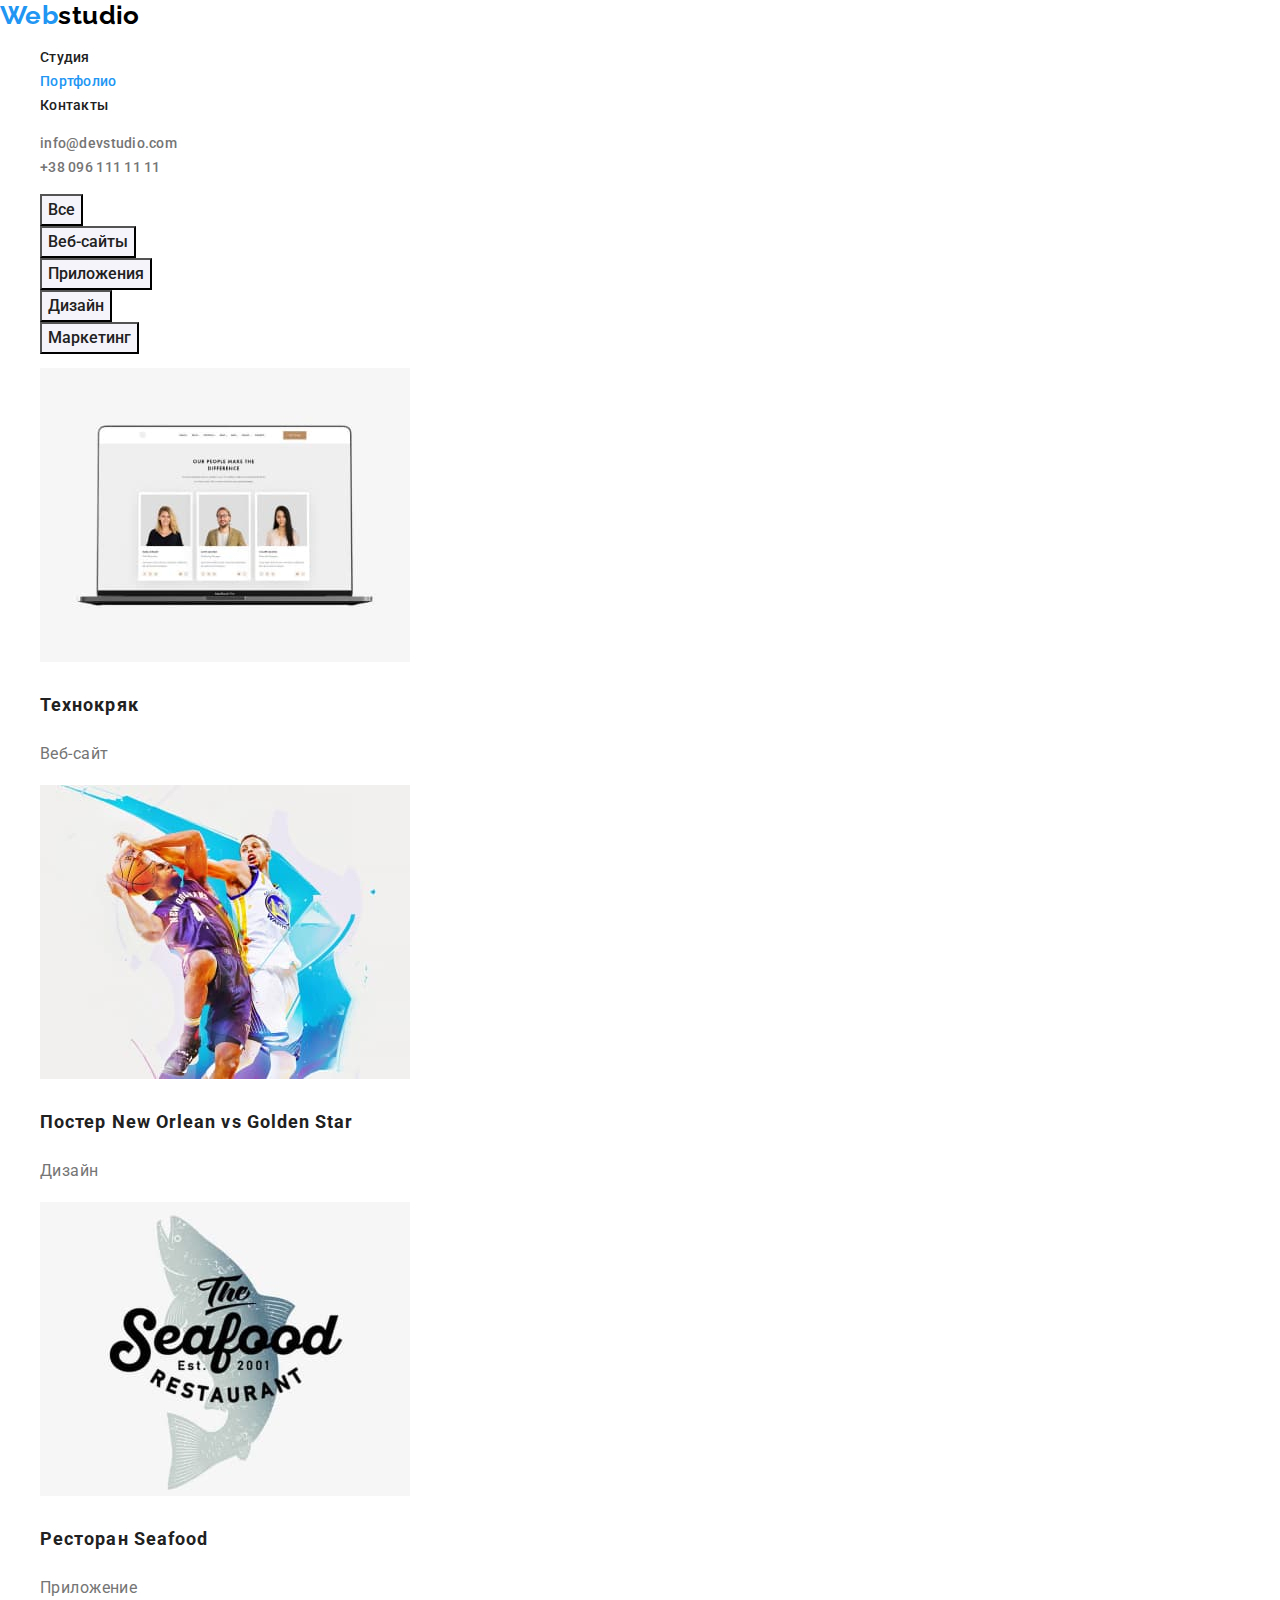
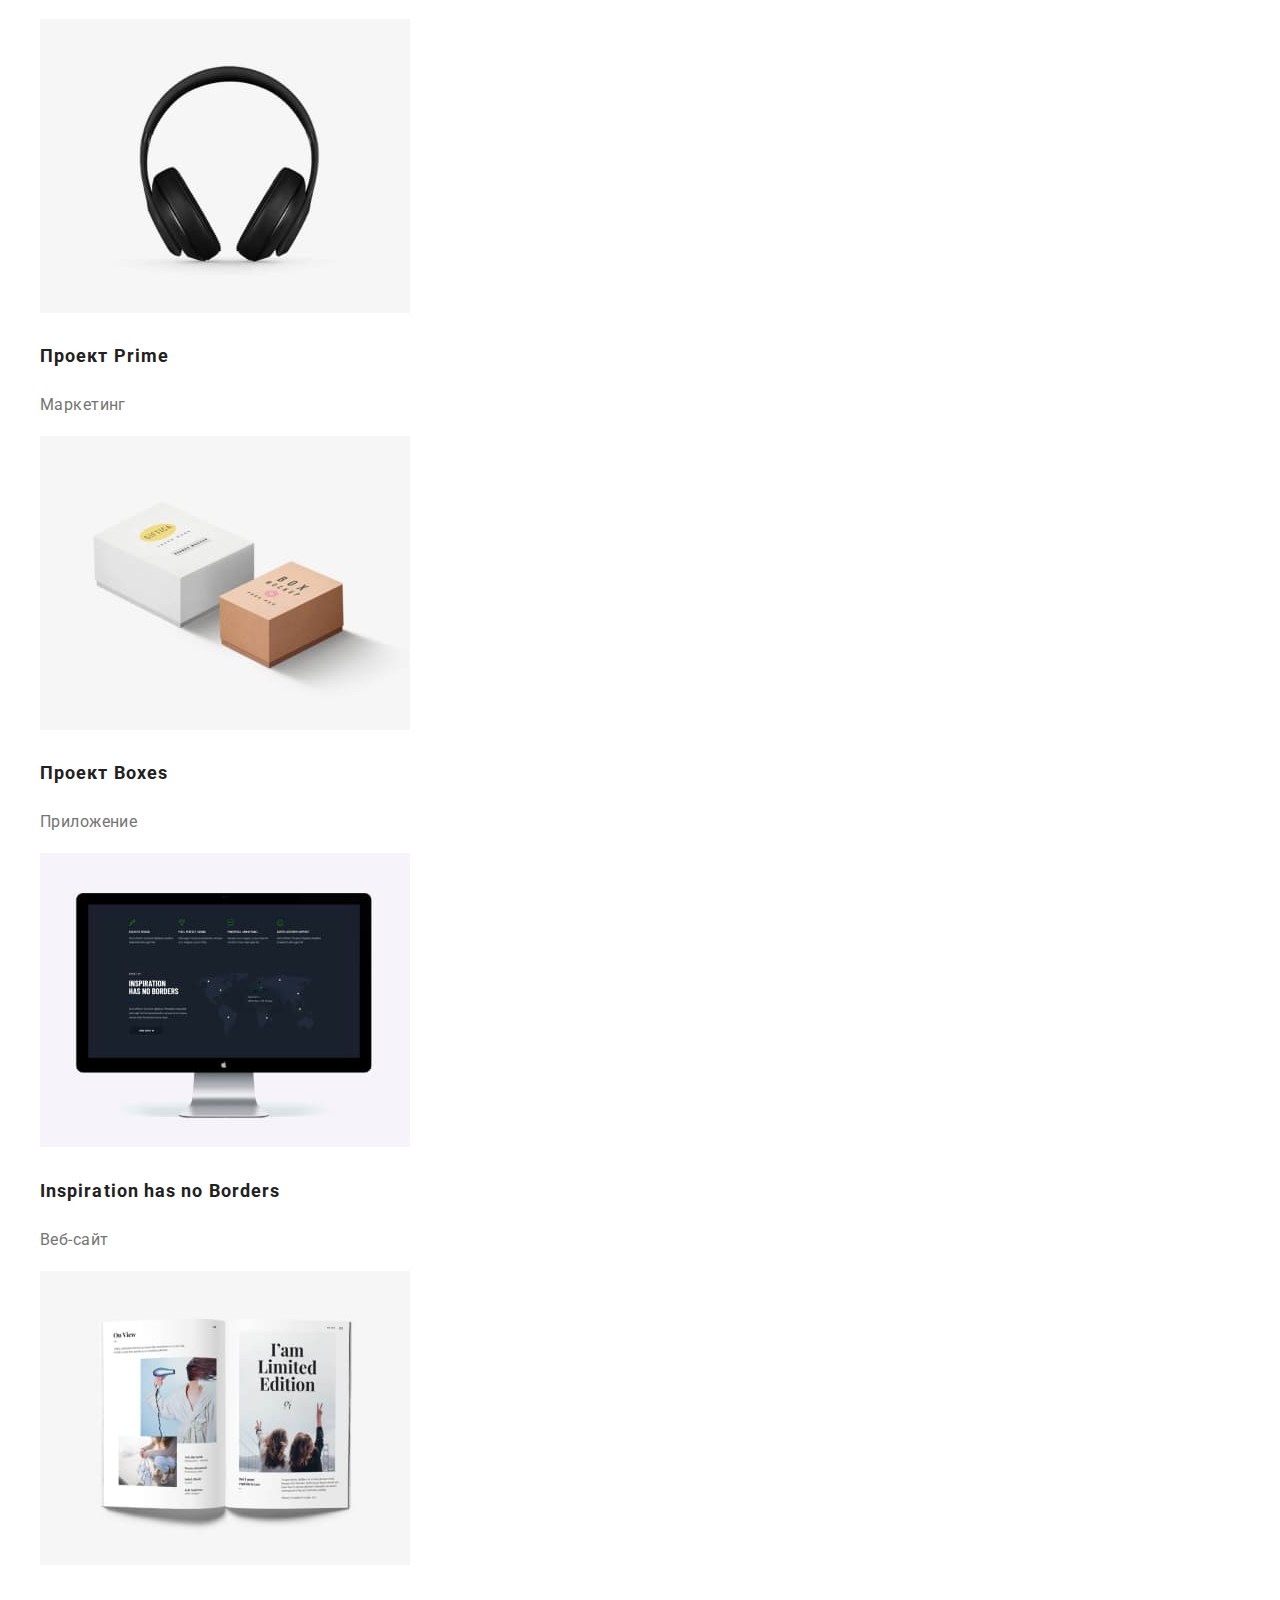
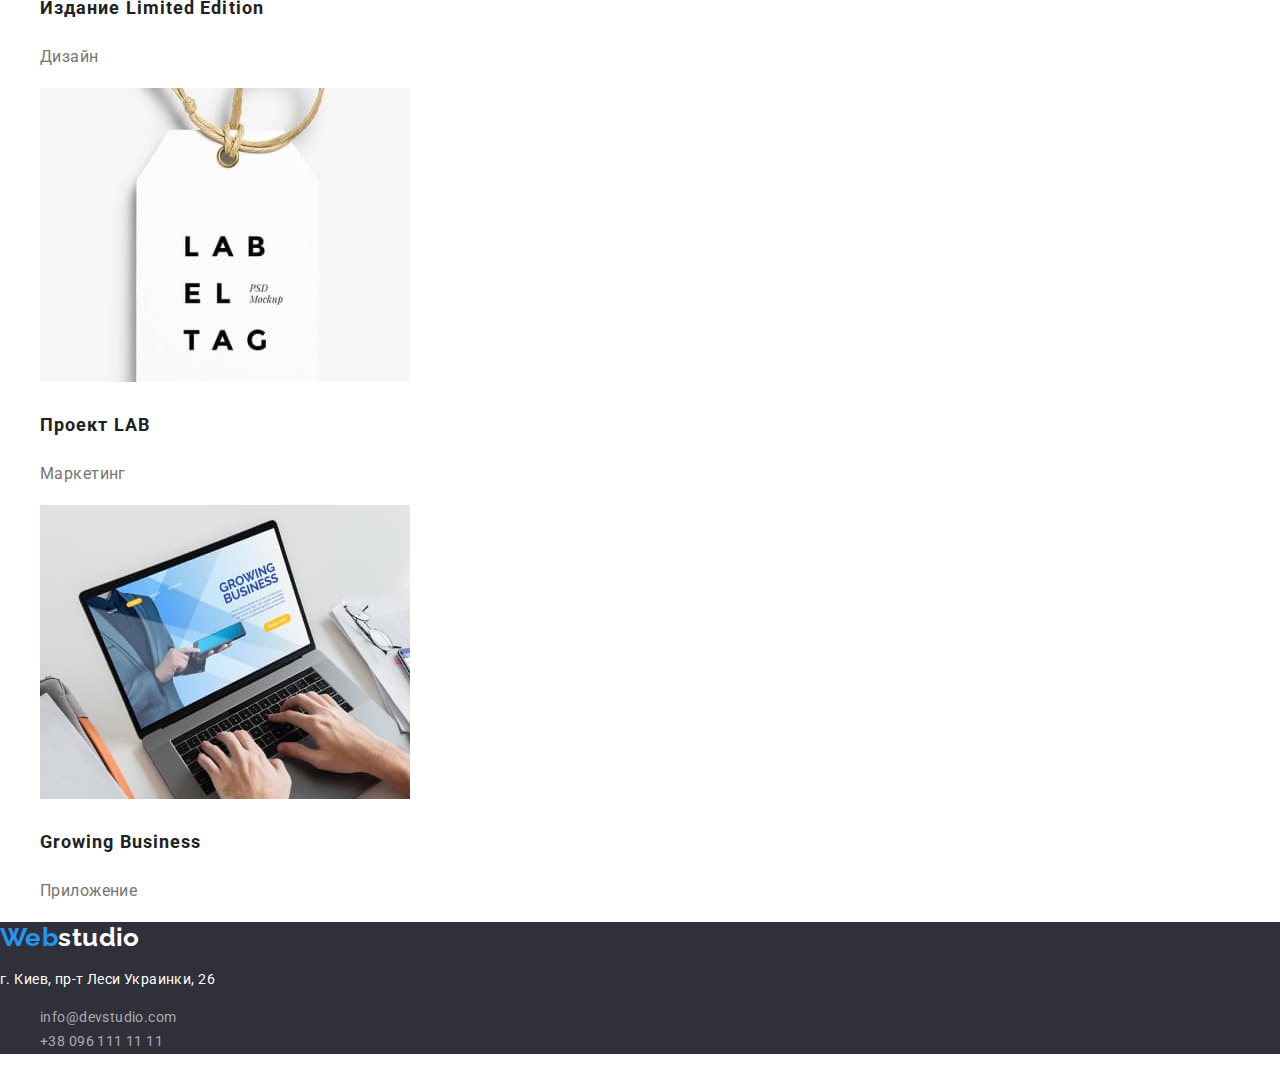
==== portfolio.html @ 1549a87b "Скопировал дз2" ====
<!DOCTYPE html>
<html lang="ru">
  <head>
    <meta charset="UTF-8" />
    <meta name="viewport" content="width=device-width, initial-scale=1.0" />
    <title>Портфолио</title>
    <link
      href="https://fonts.googleapis.com/css2?family=Raleway:wght@700&family=Roboto:wght@400;500;700;900&display=swap"
      rel="stylesheet"
    />
    <link rel="stylesheet" href="./css/normalize.css" />
    <link rel="stylesheet" href="./css/style.css" />
  </head>
  <body>
    <header class="header">
      <!-- Основная навигация -->
      <nav class="nav">
        <a class="logo link" href="./index.html"
          ><span class="logo-text">Web</span>studio</a
        >
        <ul class="list">
          <li>
            <a class="link" href="./index.html">Студия</a>
          </li>
          <li>
            <a class="link current" href="./portfolio.html">Портфолио</a>
          </li>
          <li>
            <a class="link" href="">Контакты</a>
          </li>
        </ul>
      </nav>
      <ul class="contacts list">
        <li>
          <a class="link" href="mailto:info@devstudio.com"
            >info@devstudio.com</a
          >
        </li>
        <li>
          <a class="link" href="tel:+380961111111">+38 096 111 11 11</a>
        </li>
      </ul>
    </header>
    <!-- Основной контент -->
    <main>
      <section>
        <h1 class="hidden">Примеры работ</h1>
        <ul class="list">
          <li><button class="galerry-button" type="button">Все</button></li>
          <li>
            <button class="galerry-button" type="button">Веб-сайты</button>
          </li>
          <li>
            <button class="galerry-button" type="button">Приложения</button>
          </li>
          <li><button class="galerry-button" type="button">Дизайн</button></li>
          <li>
            <button class="galerry-button" type="button">Маркетинг</button>
          </li>
        </ul>
        <ul class="list">
          <li>
            <a class="link galerry-card" href=""
              ><img
                src="./img/site.jpg"
                alt="Страничка веб-сайта"
                width="370"
                height="294"
              />
              <h2 class="titel">Технокряк</h2>
              <p>Веб-сайт</p></a
            >
          </li>
          <li>
            <a class="link galerry-card" href=""
              ><img
                src="./img/design.jpg"
                alt="Два баскетболиста"
                width="370"
                height="294"
              />
              <h2 class="titel">Постер New Orlean vs Golden Star</h2>
              <p>Дизайн</p></a
            >
          </li>
          <li>
            <a class="link galerry-card" href=""
              ><img
                src="./img/app.jpg"
                alt="Логотип ресторана"
                width="370"
                height="294"
              />
              <h2 class="titel">Ресторан Seafood</h2>
              <p>Приложение</p></a
            >
          </li>
          <li>
            <a class="link galerry-card" href="">
              <img
                src="./img/marketing.jpg"
                alt="Черные наушники"
                width="370"
                height="294"
              />
              <h2 class="titel">Проект Prime</h2>
              <p>Маркетинг</p></a
            >
          </li>

          <li>
            <a class="link galerry-card" href="">
              <img
                src="./img/app2.jpg"
                alt="Две коробки"
                width="370"
                height="294"
              />
              <h2 class="titel">Проект Boxes</h2>
              <p>Приложение</p></a
            >
          </li>
          <li>
            <a class="link galerry-card" href=""
              ><img
                src="./img/site2.jpg"
                alt="Страница Веб-сайта"
                width="370"
                height="294"
              />
              <h2 class="titel">Inspiration has no Borders</h2>
              <p>Веб-сайт</p></a
            >
          </li>
          <li>
            <a class="link galerry-card" href="">
              <img
                src="./img/design2.jpg"
                alt="Раскрытая книга"
                width="370"
                height="294"
              />
              <h2 class="titel">Издание Limited Edition</h2>
              <p>Дизайн</p></a
            >
          </li>
          <li>
            <a class="link galerry-card" href=""
              ><img
                src="./img/marketing2.jpg"
                alt=" Надпись Lab el tag на ярлыке"
                width="370"
                height="294"
              />
              <h2 class="titel">Проект LAB</h2>
              <p>Маркетинг</p></a
            >
          </li>
          <li>
            <a class="link galerry-card" href=""
              ><img
                src="./img/app3.jpg"
                alt="Человек работает за ноутбуком"
                width="370"
                height="294"
              />
              <h2 class="titel">Growing Business</h2>
              <p>Приложение</p></a
            >
          </li>
        </ul>
      </section>
    </main>
    <!-- Футер сайта -->
    <footer class="footer">
      <a class="logo link" href="./index.html"
        ><span class="logo-text">Web</span>studio</a
      >
      <address class="address">
        <p>г. Киев, пр-т Леси Украинки, 26</p>
        <ul class="list">
          <li>
            <a class="link" href="mailto:info@devstudio.com"
              >info@devstudio.com</a
            >
          </li>
          <li>
            <a class="link" href="tel:+380961111111">+38 096 111 11 11</a>
          </li>
        </ul>
      </address>
    </footer>
  </body>
</html>
---- css/style.css ----
/* Палитра макета */
/* основно фон #FFFFFF */
/* дополнительный фон #F5F4FA */
/* цвет героя и футера #2F303A */
/* основнй текст #757575 */
/* Заголовки #212121 */
/* цвет лого, кнопок, активных ссылок #2196F3 */
/* лого1 вторая часть #000000 */
/* лого2 вторая часть #ffffff */
:root {
  --primary-text-color: #757575;
  --primary-bg-color: #ffffff;
  --secondary-bg-color: #f5f4fa;
  --footer-hero-bg-color: #2f303a;
  --titel-link-color: #212121;
  --secondary-link-color: #757575;
  --accent-color: #2196f3;
  --logo-up-color: #000000;
  --logo-down-color: #ffffff;
  --address-color: #ffffff;
  --address-secondary-color: rgba(255, 255, 255, 0.6);
}
body {
  color: var(--primary-text-color);
  background-color: var(--primery-bg-color);
  font-family: Roboto, sans-serif;
  font-size: 14px;
  line-height: 1.71;
  letter-spacing: 0.03em;
}
.list {
  list-style: none;
}
.link {
  text-decoration: none;
}
.titel {
  color: var(--titel-link-color);
  font-weight: 700;
  font-size: 36px;
  line-height: 1.17;
  text-align: center;
}
.hidden {
  display: none;
}
/* .header {
  border: 1px solid #ececec;
} */
/* Логотип */
.logo {
  color: var(--logo-up-color);
  font-family: Raleway, sans-serif;
  font-weight: 700;
  font-size: 26px;
  line-height: 1.19;
  width: 145px;
  height: 31px;
  /* margin-left: 215px;
  margin-top: 24px; */
}
.footer > .logo {
  color: var(--logo-down-color);
}
.logo-text {
  color: var(--accent-color);
}
/* Навигация сайта */
.nav > .list .link {
  color: var(--titel-link-color);
  font-weight: 500;
  font-size: 14px;
  line-height: 1.14;
  letter-spacing: 0.02em;
}
.nav > .list .link:hover,
.nav > .list .link:focus {
  color: var(--accent-color);
}
.nav > .list .link.current {
  color: var(--accent-color);
}
/* контакты */
.contacts .link {
  color: var(--secondary-link-color);
  font-weight: 500;
  font-size: 14px;
  line-height: 1.14;
  letter-spacing: 0.02em;
}
.contacts .link:hover,
.contacts .link:focus {
  color: var(--accent-color);
}
/* Блок герой */
.hero {
  background-color: var(--footer-hero-bg-color);
  /* width: 1600px;
  height: 600px; */
}
.hero-titel {
  color: var(--primary-bg-color);
  font-weight: 900;
  font-size: 44px;
  line-height: 1.36;
  text-align: center;
  letter-spacing: 0.06em;
  text-transform: uppercase;
}
.button {
  color: var(--primary-bg-color);
  background-color: var(--accent-color);
  font-family: inherit;
  font-weight: 700;
  font-size: 16px;
  line-height: 1.88;
}
/* Блок Наши приимущества */
.advantages .titel {
  font-weight: 700;
  font-size: 14px;
  line-height: 1.14;
  text-transform: uppercase;
  text-align: start;
}
/* Блок Каманда */
.team {
  /* width: 1600px;
  height: 648px; */
  background-color: var(--secondary-bg-color);
}
.card {
  width: 270px;
  height: 368px;
  background-color: var(--primary-bg-color);
}
.card > .titel {
  font-weight: 500;
  font-size: 16px;
  line-height: 1.19;
}
.card > .text {
  font-size: 16px;
  line-height: 1.19;
  text-align: center;
}
/* Футер */
.footer {
  background-color: var(--footer-hero-bg-color);
}
.address {
  color: var(--address-color);
  font-style: normal;
}
.address .link {
  color: var(--address-secondary-color);
}
/* кнопки галереии */
.galerry-button {
  color: var(--titel-link-color);
  background-color: var(--secondary-bg-color);
  font-family: Roboto, sans-serif;
  font-weight: 500;
  font-size: 16px;
  line-height: 1.63;
}
.galerry-button:hover,
.galerry-button:focus {
  color: var(--primary-bg-color);
  background-color: var(--accent-color);
}
/* Карты галереи */
.galerry-card {
  color: var(--primary-text-color);
  font-size: 16px;
  line-height: 1.88;
}
.galerry-card .titel {
  font-weight: 700;
  font-size: 18px;
  line-height: 2;
  letter-spacing: 0.06em;
  text-align: start;
}
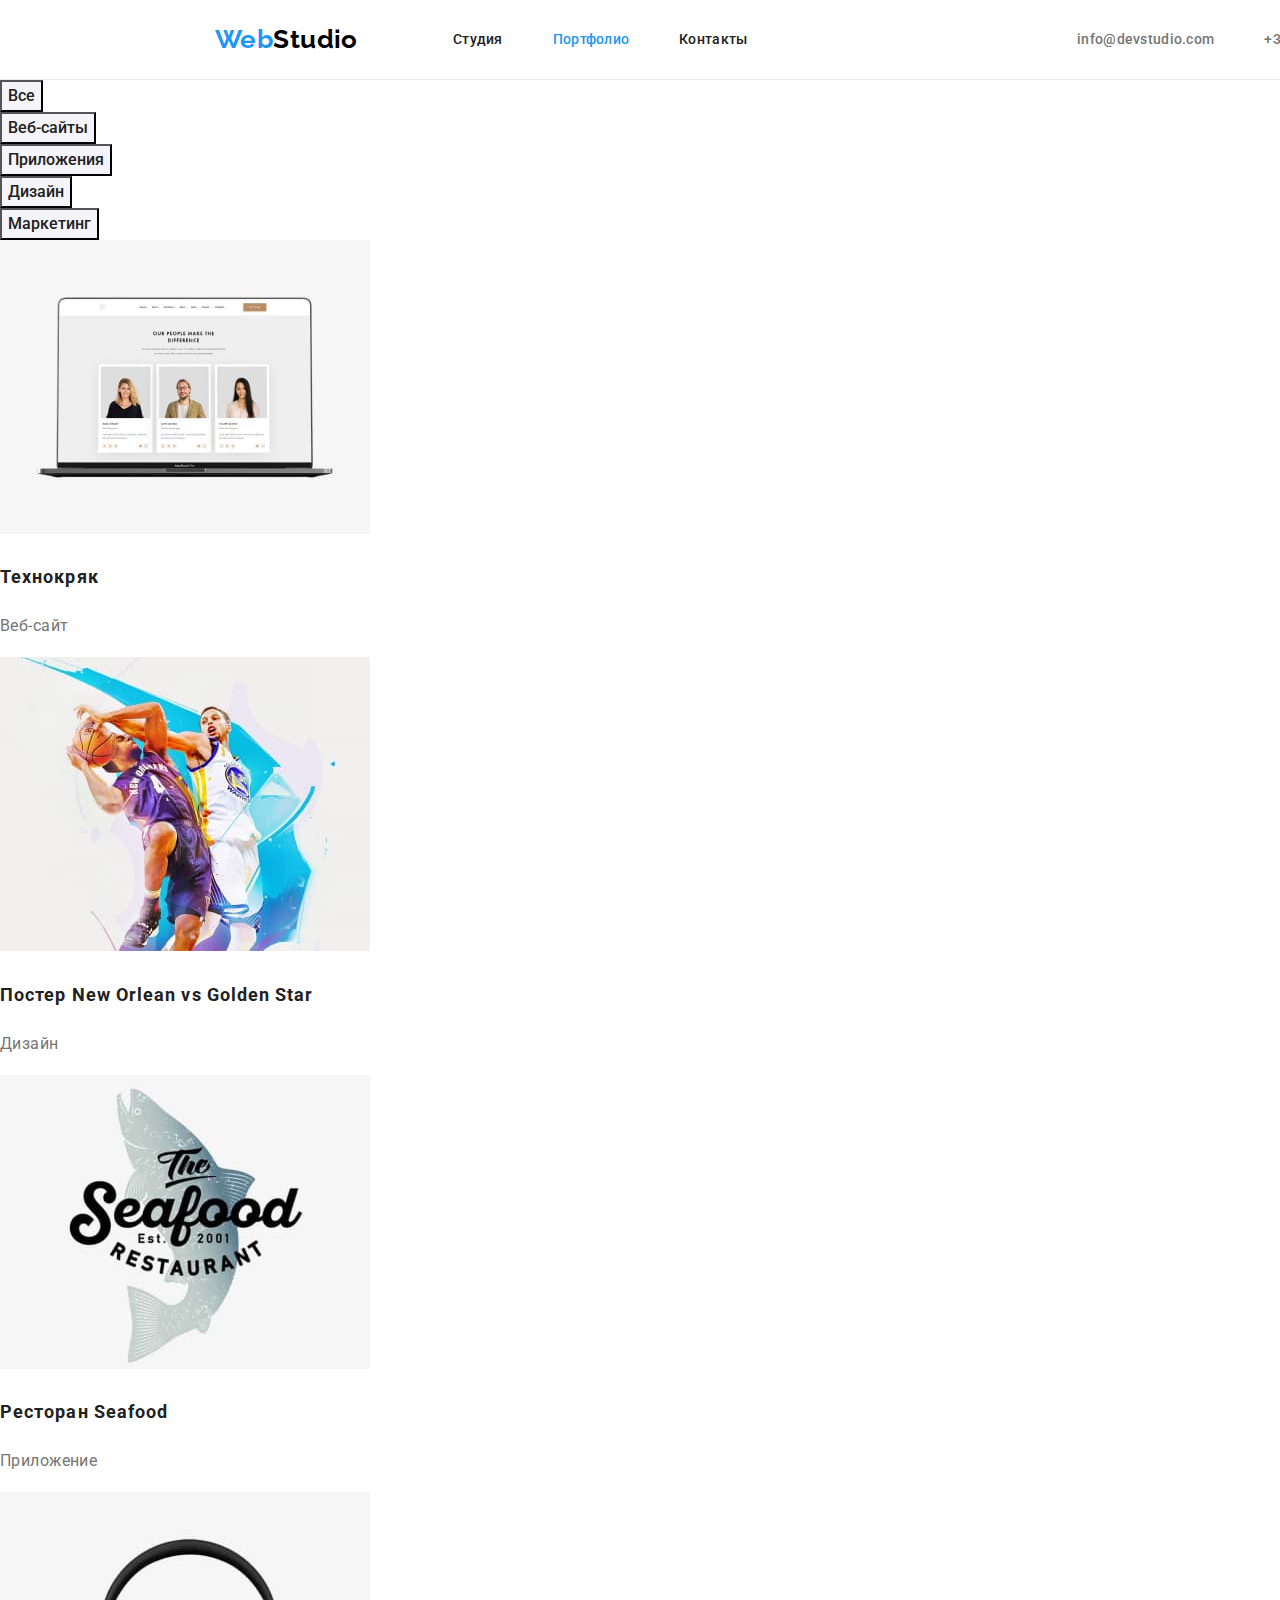
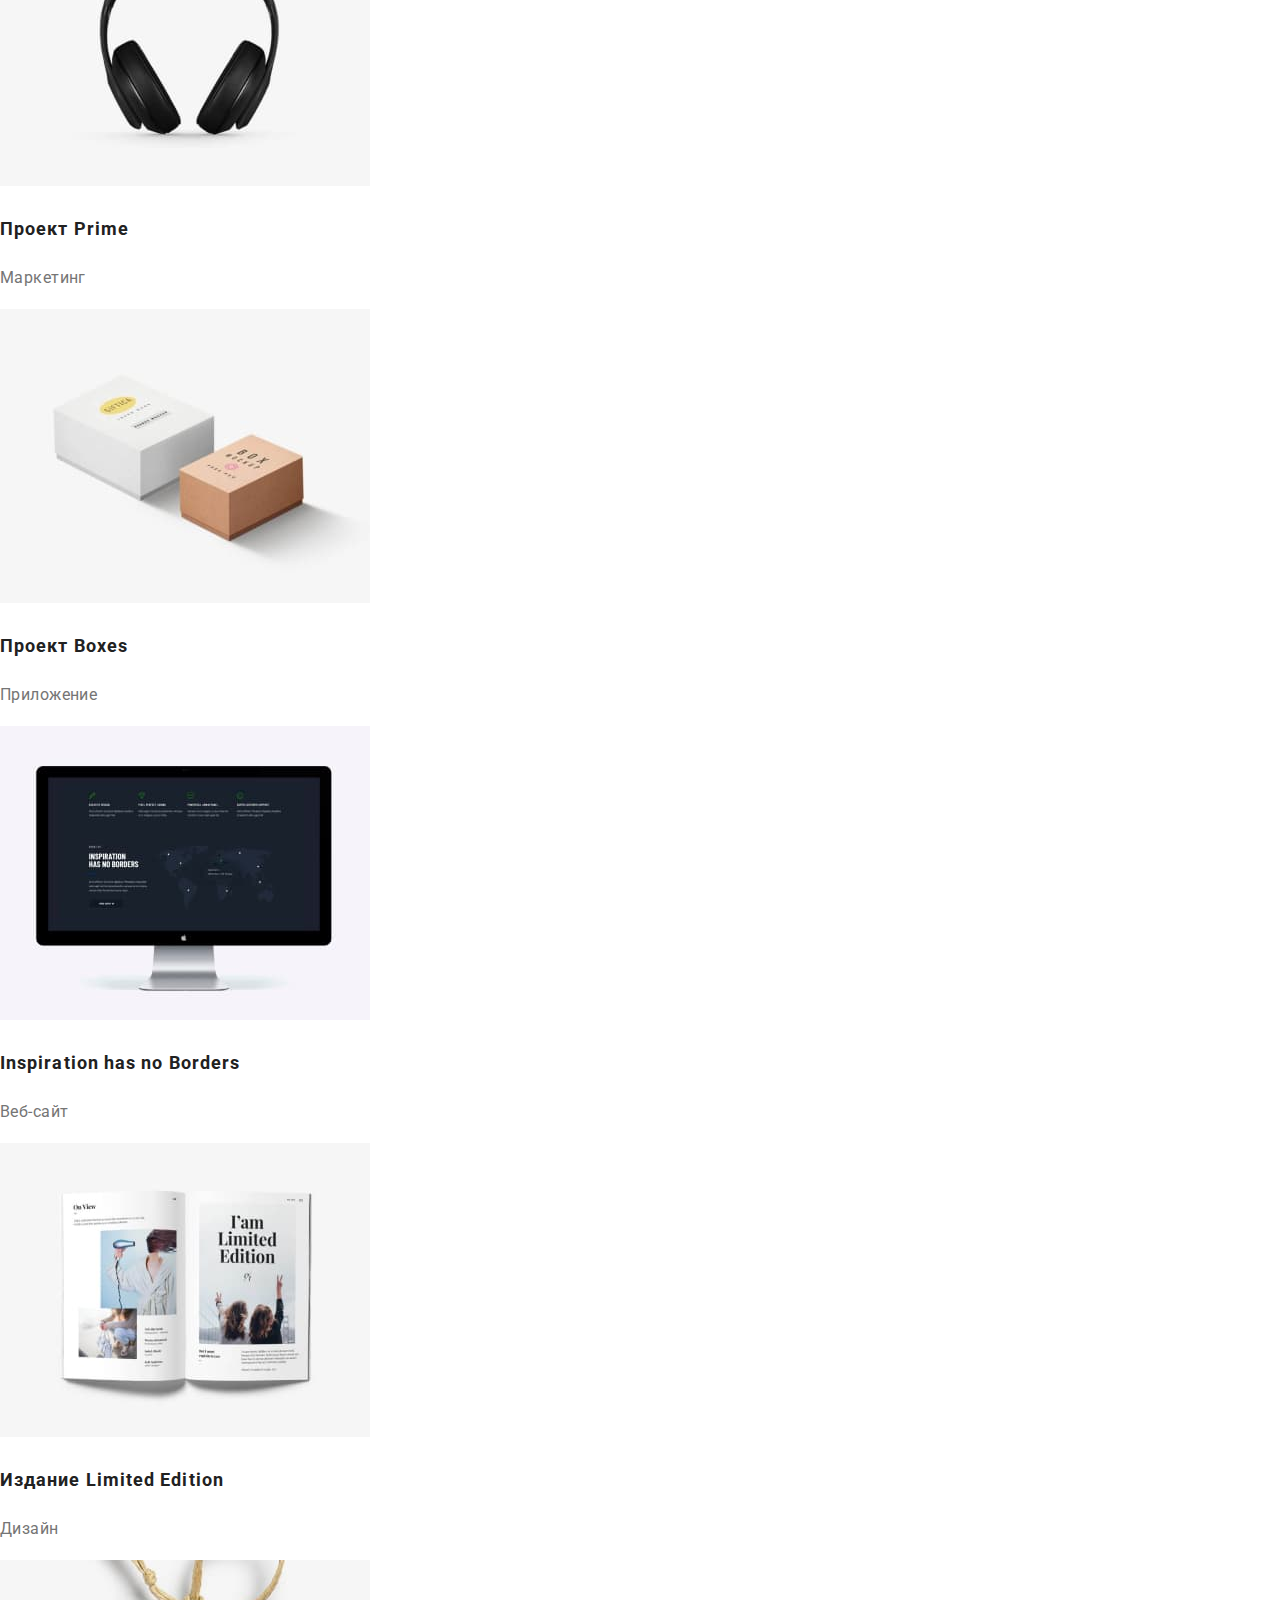
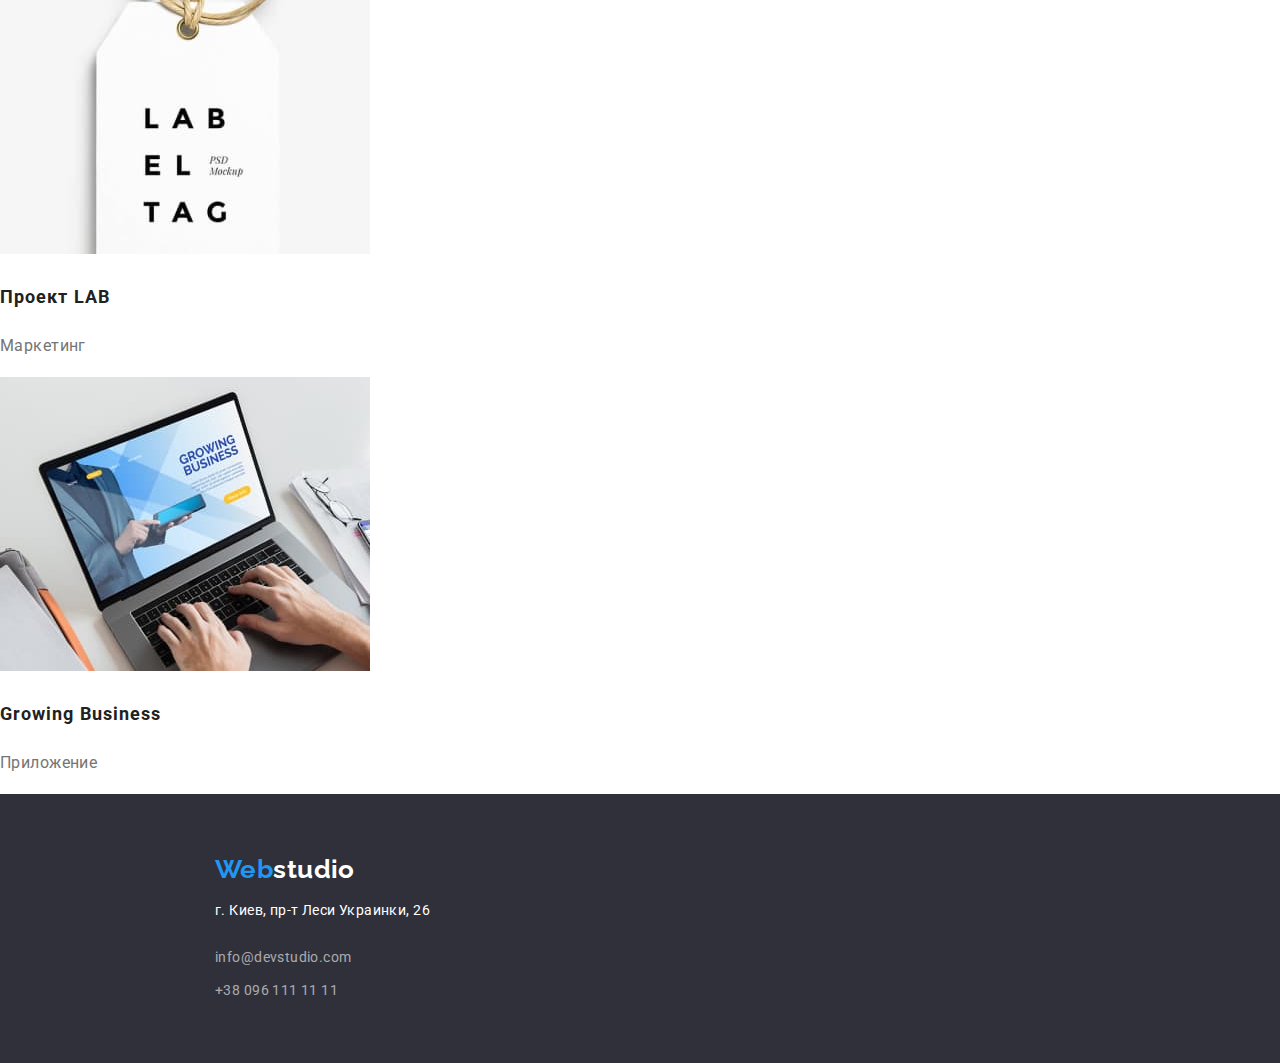
==== commit cb5b2b92: "Расставил боки в индех хтмл" ====
--- a/portfolio.html
+++ b/portfolio.html
@@ -16,27 +16,27 @@
       <!-- Основная навигация -->
       <nav class="nav">
         <a class="logo link" href="./index.html"
-          ><span class="logo-text">Web</span>studio</a
+          ><span class="logo-text">Web</span>Studio</a
         >
         <ul class="list">
-          <li>
+          <li class="item">
             <a class="link" href="./index.html">Студия</a>
           </li>
-          <li>
+          <li class="item">
             <a class="link current" href="./portfolio.html">Портфолио</a>
           </li>
-          <li>
+          <li class="item">
             <a class="link" href="">Контакты</a>
           </li>
         </ul>
       </nav>
       <ul class="contacts list">
-        <li>
+        <li class="item">
           <a class="link" href="mailto:info@devstudio.com"
             >info@devstudio.com</a
           >
         </li>
-        <li>
+        <li class="item">
           <a class="link" href="tel:+380961111111">+38 096 111 11 11</a>
         </li>
       </ul>
--- a/css/style.css
+++ b/css/style.css
@@ -20,6 +20,12 @@
   --address-color: #ffffff;
   --address-secondary-color: rgba(255, 255, 255, 0.6);
 }
+/* Общее */
+*,
+*::before,
+*::after {
+  box-sizing: border-box;
+}
 body {
   color: var(--primary-text-color);
   background-color: var(--primery-bg-color);
@@ -28,12 +34,17 @@
   line-height: 1.71;
   letter-spacing: 0.03em;
 }
+/* списки */
 .list {
   list-style: none;
-}
+  padding: 0;
+  margin: 0;
+}
+/* ссылки */
 .link {
   text-decoration: none;
 }
+/* заголовки */
 .titel {
   color: var(--titel-link-color);
   font-weight: 700;
@@ -44,9 +55,30 @@
 .hidden {
   display: none;
 }
-/* .header {
-  border: 1px solid #ececec;
-} */
+/* контейнер */
+.container {
+  margin-right: auto;
+  margin-left: auto;
+}
+/* Шапка сайта */
+.header {
+  display: flex;
+  justify-content: space-between;
+  border-bottom: 1px solid #ececec;
+  height: 80px;
+  width: 1600px;
+  padding-left: 215px;
+  padding-right: 215px;
+}
+.nav {
+  display: flex;
+  justify-content: space-between;
+  align-items: center;
+}
+.nav > .list {
+  display: flex;
+  padding: 0px;
+}
 /* Логотип */
 .logo {
   color: var(--logo-up-color);
@@ -56,8 +88,7 @@
   line-height: 1.19;
   width: 145px;
   height: 31px;
-  /* margin-left: 215px;
-  margin-top: 24px; */
+  margin-right: 93px;
 }
 .footer > .logo {
   color: var(--logo-down-color);
@@ -73,6 +104,9 @@
   line-height: 1.14;
   letter-spacing: 0.02em;
 }
+.nav > .list > .item:not(:last-child) {
+  margin-right: 50px;
+}
 .nav > .list .link:hover,
 .nav > .list .link:focus {
   color: var(--accent-color);
@@ -81,6 +115,14 @@
   color: var(--accent-color);
 }
 /* контакты */
+.contacts.list {
+  display: flex;
+  align-items: center;
+}
+.contacts > .item:not(:last-child) {
+  padding-left: 0px;
+  margin-right: 50px;
+}
 .contacts .link {
   color: var(--secondary-link-color);
   font-weight: 500;
@@ -95,8 +137,12 @@
 /* Блок герой */
 .hero {
   background-color: var(--footer-hero-bg-color);
-  /* width: 1600px;
-  height: 600px; */
+  height: 600px;
+  width: 1600px;
+  display: flex;
+  flex-direction: column;
+  align-items: center;
+  justify-content: center;
 }
 .hero-titel {
   color: var(--primary-bg-color);
@@ -106,6 +152,8 @@
   text-align: center;
   letter-spacing: 0.06em;
   text-transform: uppercase;
+  margin-top: 0px;
+  margin-bottom: 30px;
 }
 .button {
   color: var(--primary-bg-color);
@@ -114,46 +162,123 @@
   font-weight: 700;
   font-size: 16px;
   line-height: 1.88;
+  height: 50px;
+  width: 200px;
 }
 /* Блок Наши приимущества */
+.advantages {
+  width: 1600px;
+  margin-top: 94px;
+  padding-left: 215px;
+  padding-right: 215px;
+}
+.advantages > .list {
+  display: flex;
+}
 .advantages .titel {
   font-weight: 700;
   font-size: 14px;
   line-height: 1.14;
   text-transform: uppercase;
   text-align: start;
+  margin-top: 0px;
+  margin-bottom: 10px;
+  width: 270px;
+}
+.advantages .item > .text {
+  margin: 0;
+  width: 270px;
+}
+.advantages .item:not(:last-child) {
+  margin-right: 30px;
+}
+/* Блок Work  */
+.work {
+  width: 1600px;
+  margin-top: 94px;
+  padding-bottom: 94px;
+}
+.work > .titel {
+  margin: 0;
+}
+.work > .list {
+  display: flex;
+  justify-content: center;
+  margin-top: 50px;
+}
+
+.work > .list > .item:not(:last-child) {
+  margin-right: 30px;
+}
+.work > .list > .item > img {
+  display: block;
 }
 /* Блок Каманда */
 .team {
-  /* width: 1600px;
-  height: 648px; */
+  width: 1600px;
   background-color: var(--secondary-bg-color);
+  padding-top: 94px;
+  padding-bottom: 94px;
+  padding-left: 215px;
+  padding-right: 215px;
+}
+.team > .titel {
+  margin: 0;
+  margin-bottom: 50px;
+}
+.team > .list {
+  display: flex;
+}
+.card:not(:last-child) {
+  margin-right: 30px;
 }
 .card {
   width: 270px;
-  height: 368px;
+  /* height: 368px; */
   background-color: var(--primary-bg-color);
 }
 .card > .titel {
   font-weight: 500;
   font-size: 16px;
   line-height: 1.19;
+  padding-top: 30px;
+  margin: 0;
+  margin-bottom: 10px;
 }
 .card > .text {
   font-size: 16px;
   line-height: 1.19;
   text-align: center;
+  padding-bottom: 30px;
+  margin: 0;
+}
+.card > img {
+  display: block;
 }
 /* Футер */
 .footer {
   background-color: var(--footer-hero-bg-color);
-}
+  width: 1600px;
+  padding-left: 215px;
+  padding-top: 60px;
+  padding-bottom: 60px;
+  display: flex;
+  justify-content: center;
+  flex-direction: column;
+}
+.address > .text {
+  margin: 0;
+  margin-top: 20px;
+}
+
 .address {
   color: var(--address-color);
   font-style: normal;
 }
 .address .link {
   color: var(--address-secondary-color);
+  display: inline-block;
+  margin-top: 9px;
 }
 /* кнопки галереии */
 .galerry-button {
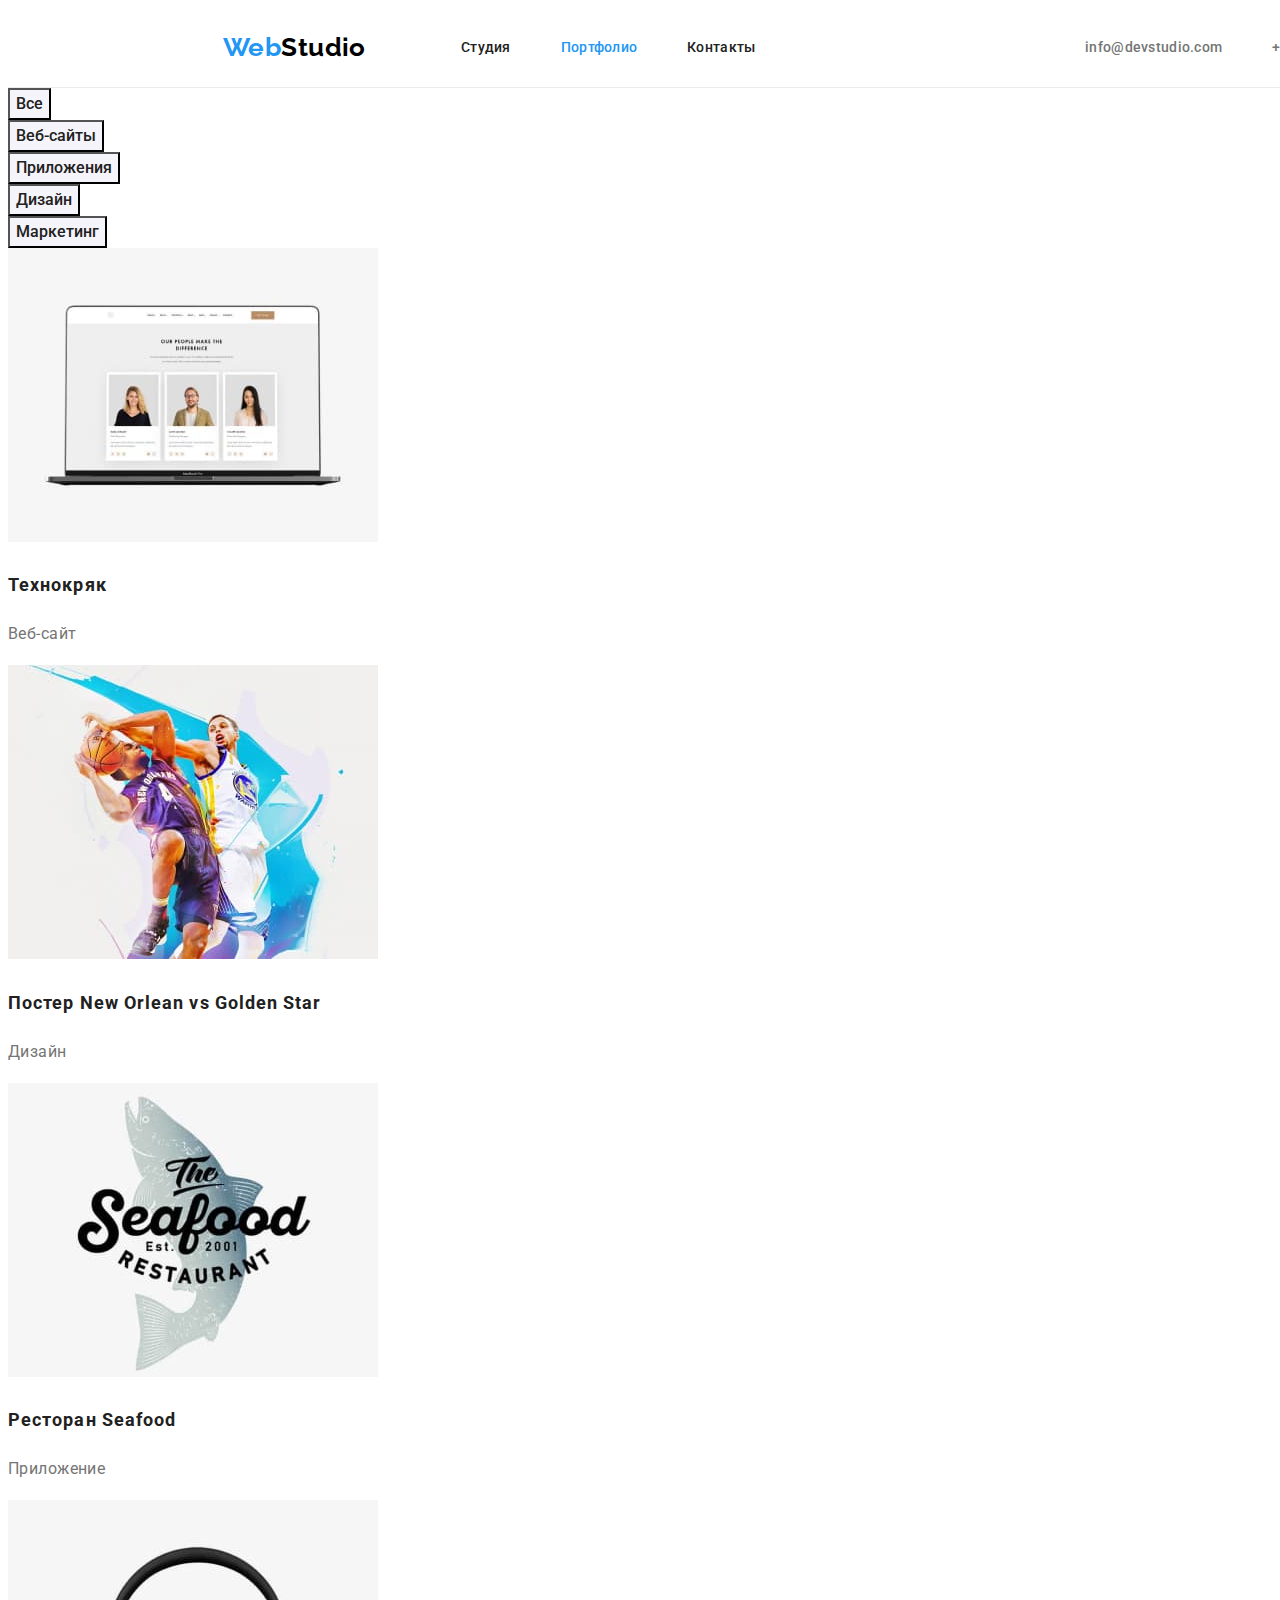
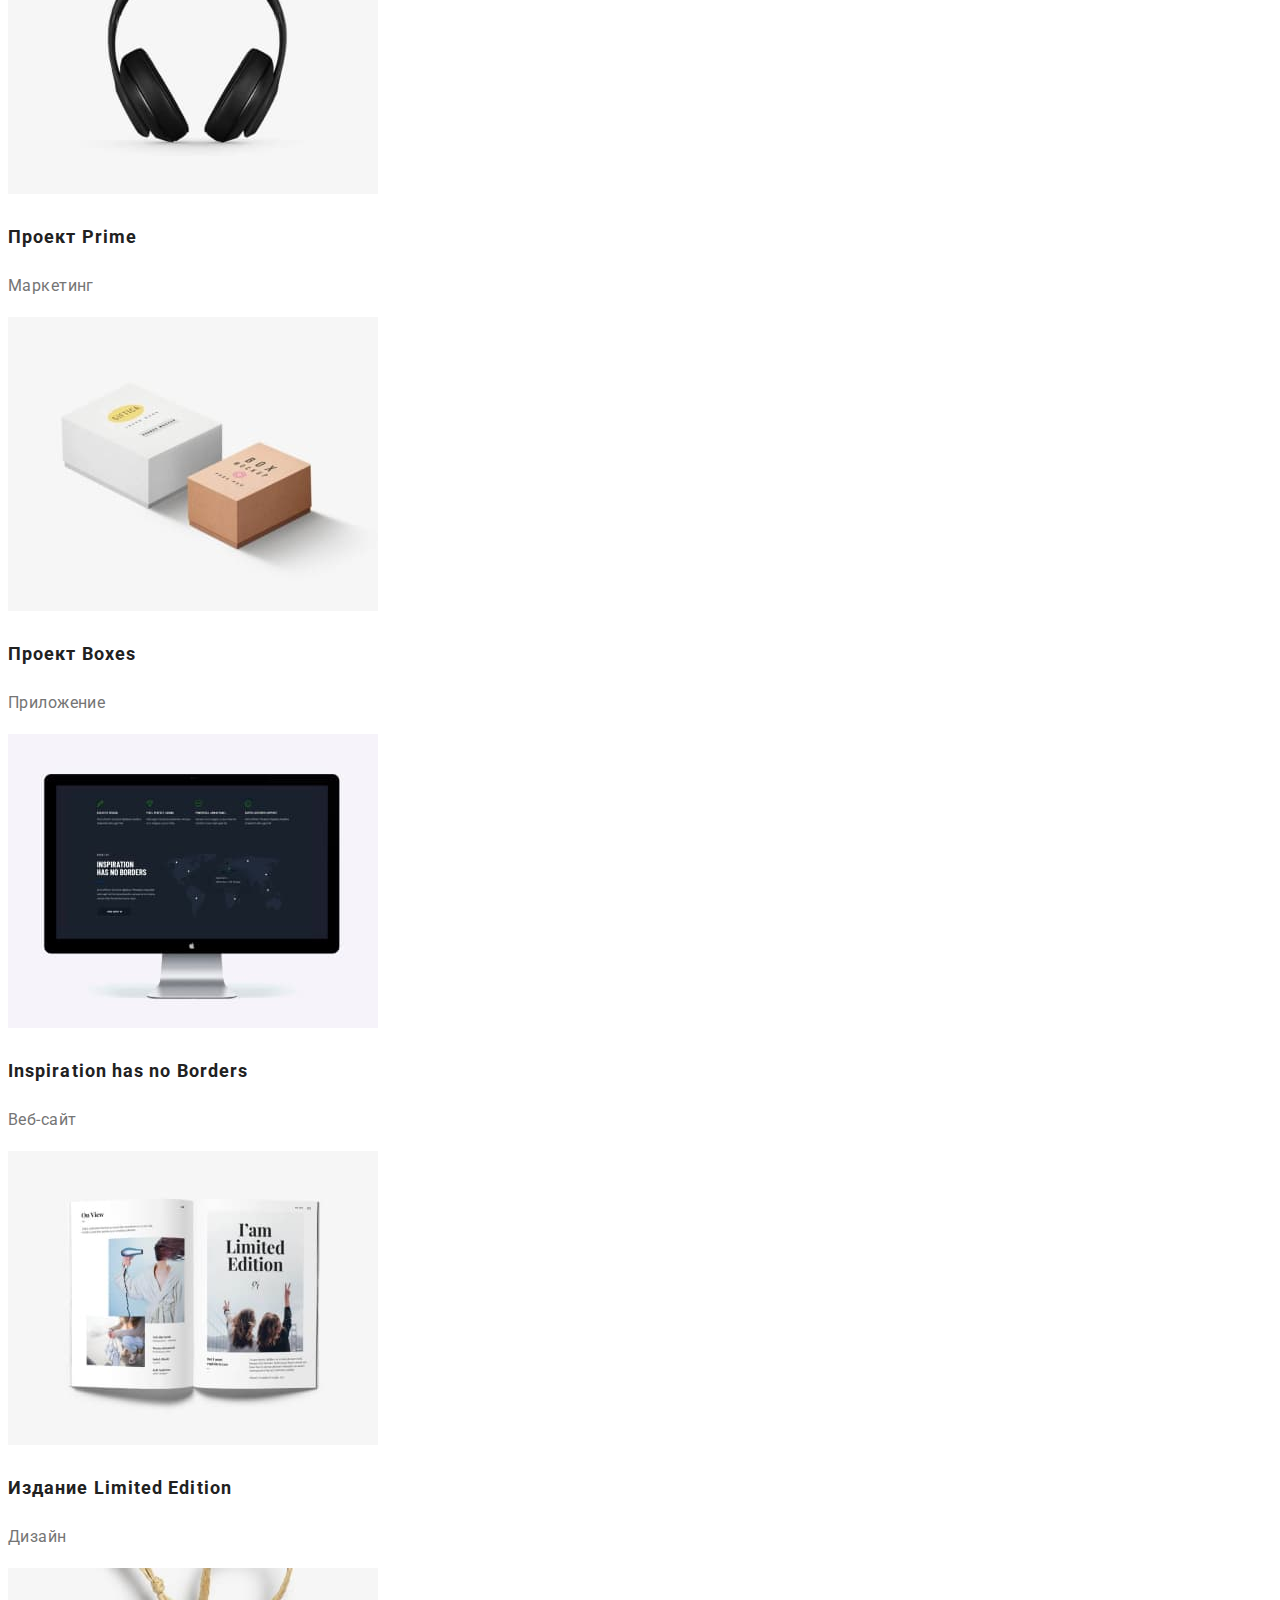
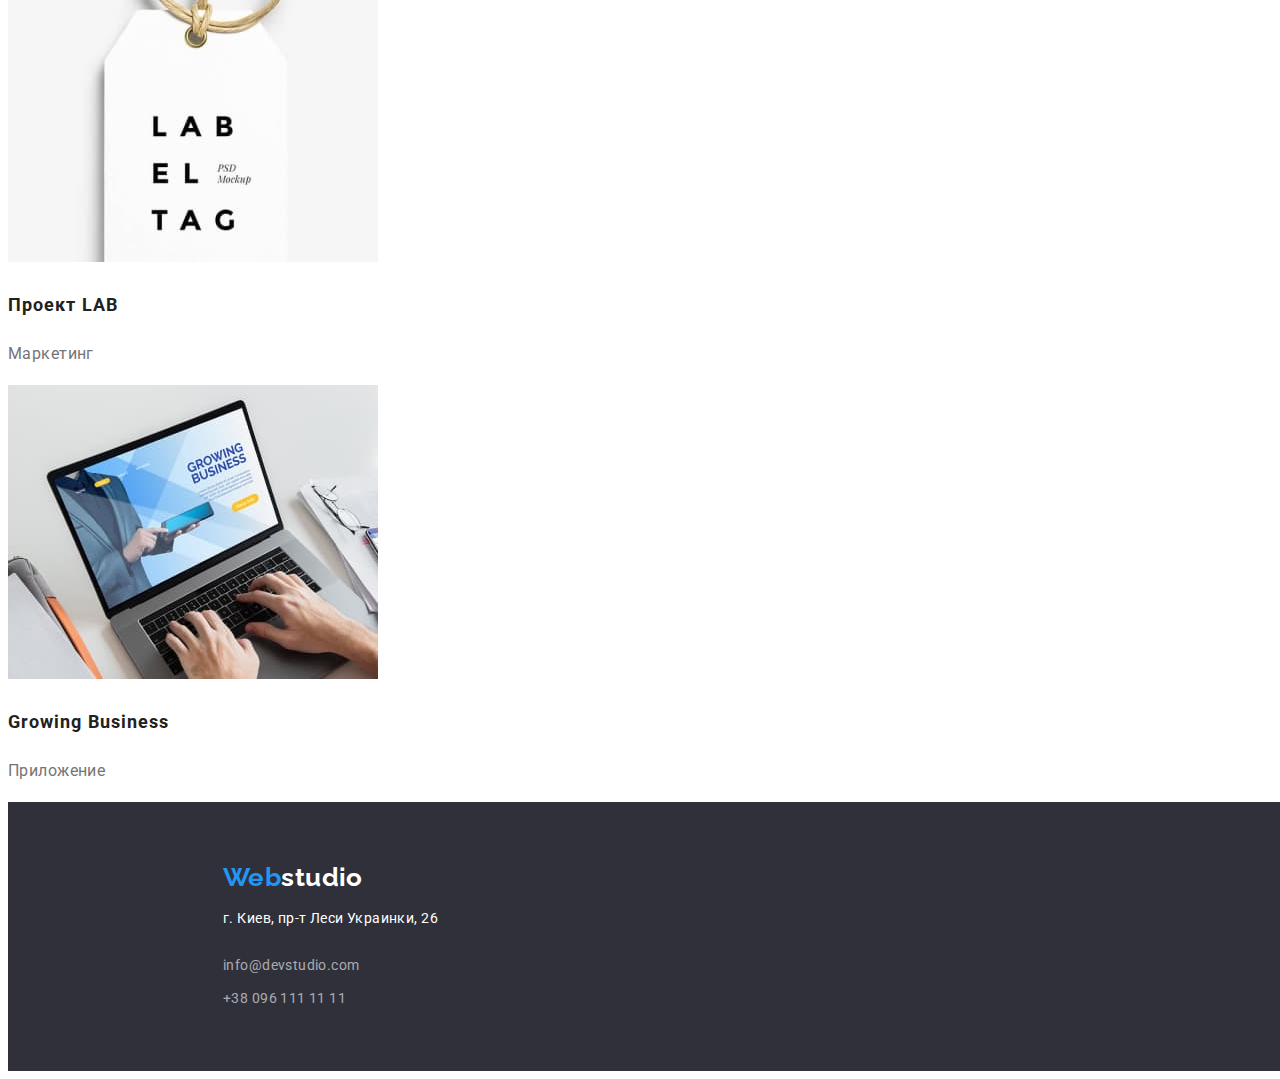
==== commit e89b4bf7: "modern-normalize и якорь адрес актив батон" ====
--- a/portfolio.html
+++ b/portfolio.html
@@ -8,7 +8,9 @@
       href="https://fonts.googleapis.com/css2?family=Raleway:wght@700&family=Roboto:wght@400;500;700;900&display=swap"
       rel="stylesheet"
     />
-    <link rel="stylesheet" href="./css/normalize.css" />
+      <link rel="stylesheet" href="https://cdnjs.cloudflare.com/ajax/libs/modern-normalize/1.0.0/modern-normalize.min.css"
+      integrity="sha512-ISS7cAi1PEhQ8jnbJpJZMd29NlhNj4AWYyLOSp2CE/CsHxTCu+r+t0D2yoJudVrd0/8fTVPUVDzY5Tvli75u/g=="
+      crossorigin="anonymous" />
     <link rel="stylesheet" href="./css/style.css" />
   </head>
   <body>
@@ -26,7 +28,7 @@
             <a class="link current" href="./portfolio.html">Портфолио</a>
           </li>
           <li class="item">
-            <a class="link" href="">Контакты</a>
+            <a class="link" href="#address">Контакты</a>
           </li>
         </ul>
       </nav>
@@ -176,7 +178,7 @@
       <a class="logo link" href="./index.html"
         ><span class="logo-text">Web</span>studio</a
       >
-      <address class="address">
+      <address id="address" class="address">
         <p>г. Киев, пр-т Леси Украинки, 26</p>
         <ul class="list">
           <li>
--- a/css/style.css
+++ b/css/style.css
@@ -165,6 +165,11 @@
   height: 50px;
   width: 200px;
 }
+.button:hover,
+.button:focus {
+  color: var(--accent-color);
+  background-color: var(--primary-bg-color);
+}
 /* Блок Наши приимущества */
 .advantages {
   width: 1600px;
@@ -280,6 +285,10 @@
   display: inline-block;
   margin-top: 9px;
 }
+.address .link:hover,
+.address .link:focus {
+  color: var(--accent-color);
+}
 /* кнопки галереии */
 .galerry-button {
   color: var(--titel-link-color);
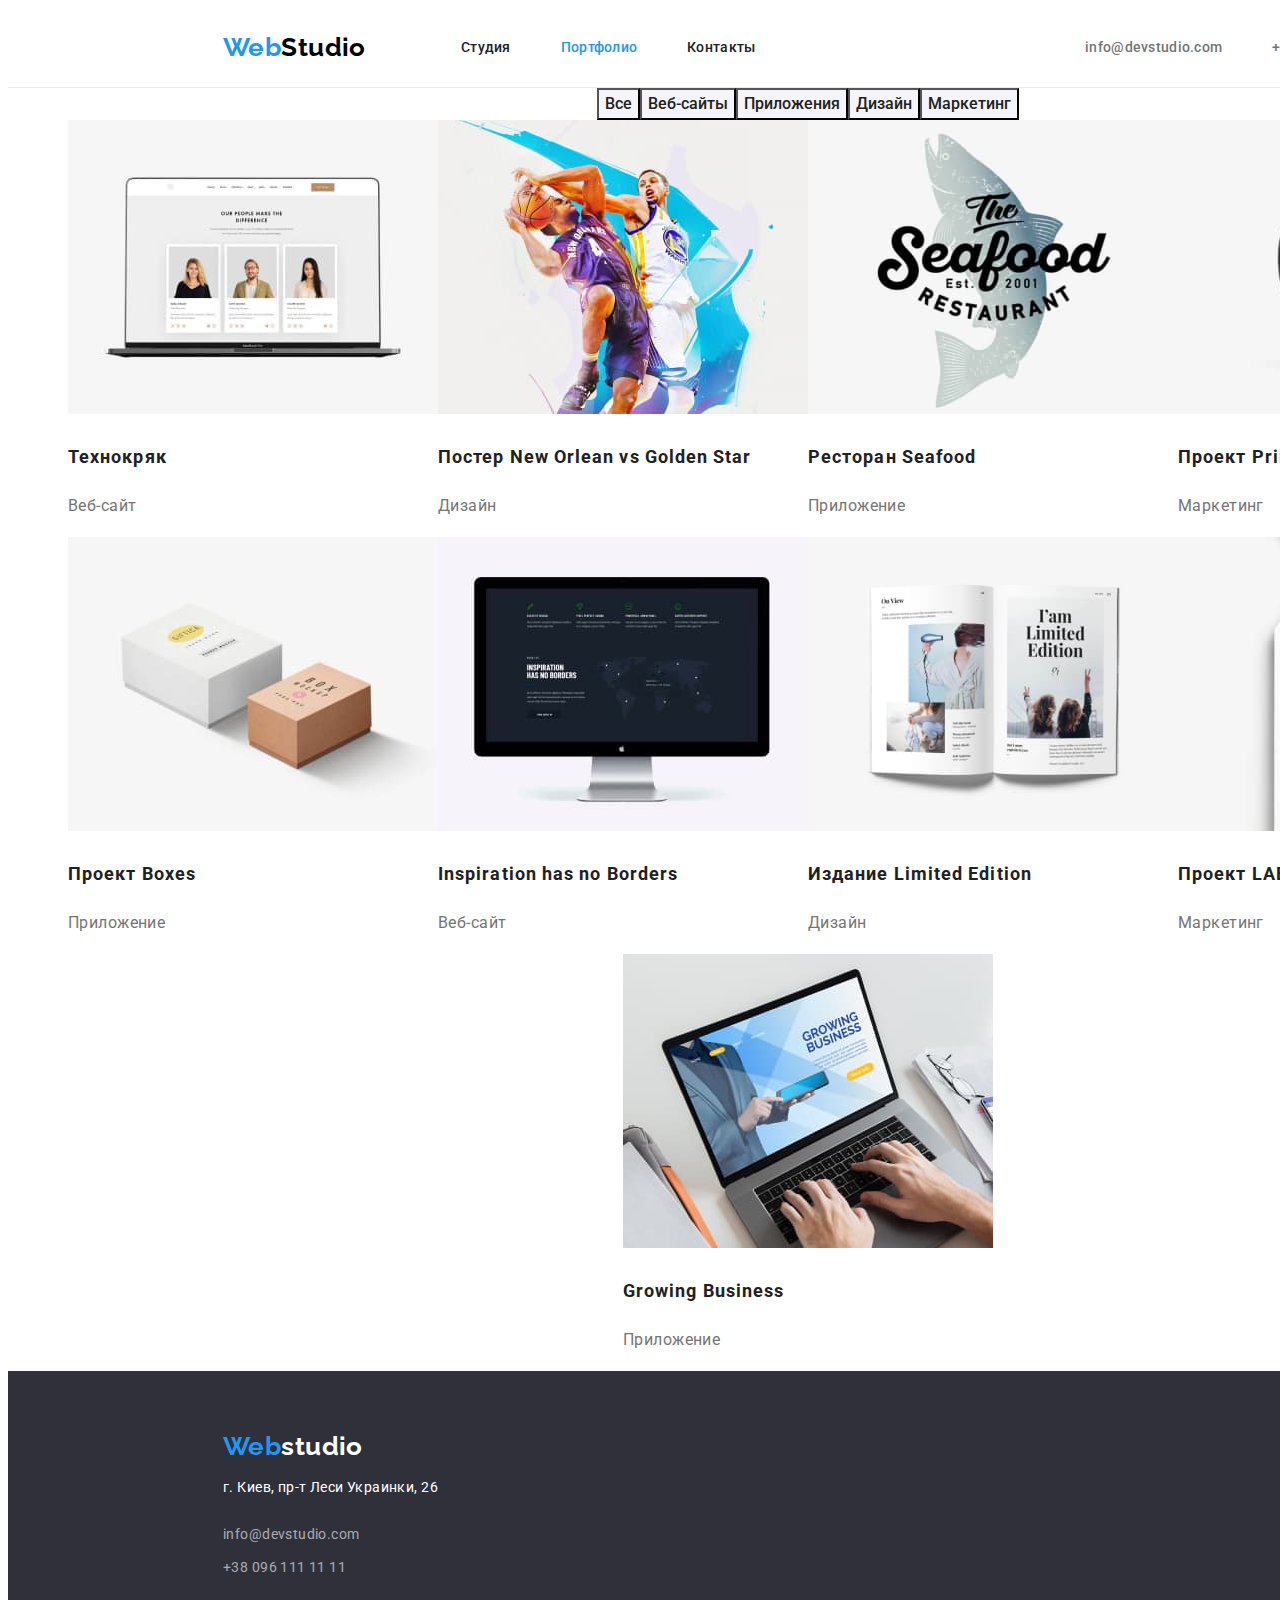
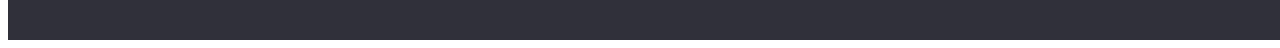
==== commit e7d1d566: "правки по портфолио" ====
--- a/portfolio.html
+++ b/portfolio.html
@@ -14,7 +14,7 @@
     <link rel="stylesheet" href="./css/style.css" />
   </head>
   <body>
-    <header class="header">
+    <header class="header container">
       <!-- Основная навигация -->
       <nav class="nav">
         <a class="logo link" href="./index.html"
@@ -45,7 +45,7 @@
     </header>
     <!-- Основной контент -->
     <main>
-      <section>
+      <section class="galerry container">
         <h1 class="hidden">Примеры работ</h1>
         <ul class="list">
           <li><button class="galerry-button" type="button">Все</button></li>
@@ -174,7 +174,7 @@
       </section>
     </main>
     <!-- Футер сайта -->
-    <footer class="footer">
+    <footer class="footer container">
       <a class="logo link" href="./index.html"
         ><span class="logo-text">Web</span>studio</a
       >
--- a/css/style.css
+++ b/css/style.css
@@ -289,6 +289,15 @@
 .address .link:focus {
   color: var(--accent-color);
 }
+/* Портфолио */
+.galerry {
+  width: 1600px;
+}
+.galerry > .list {
+  display: flex;
+  justify-content: center;
+  flex-wrap: wrap;
+}
 /* кнопки галереии */
 .galerry-button {
   color: var(--titel-link-color);
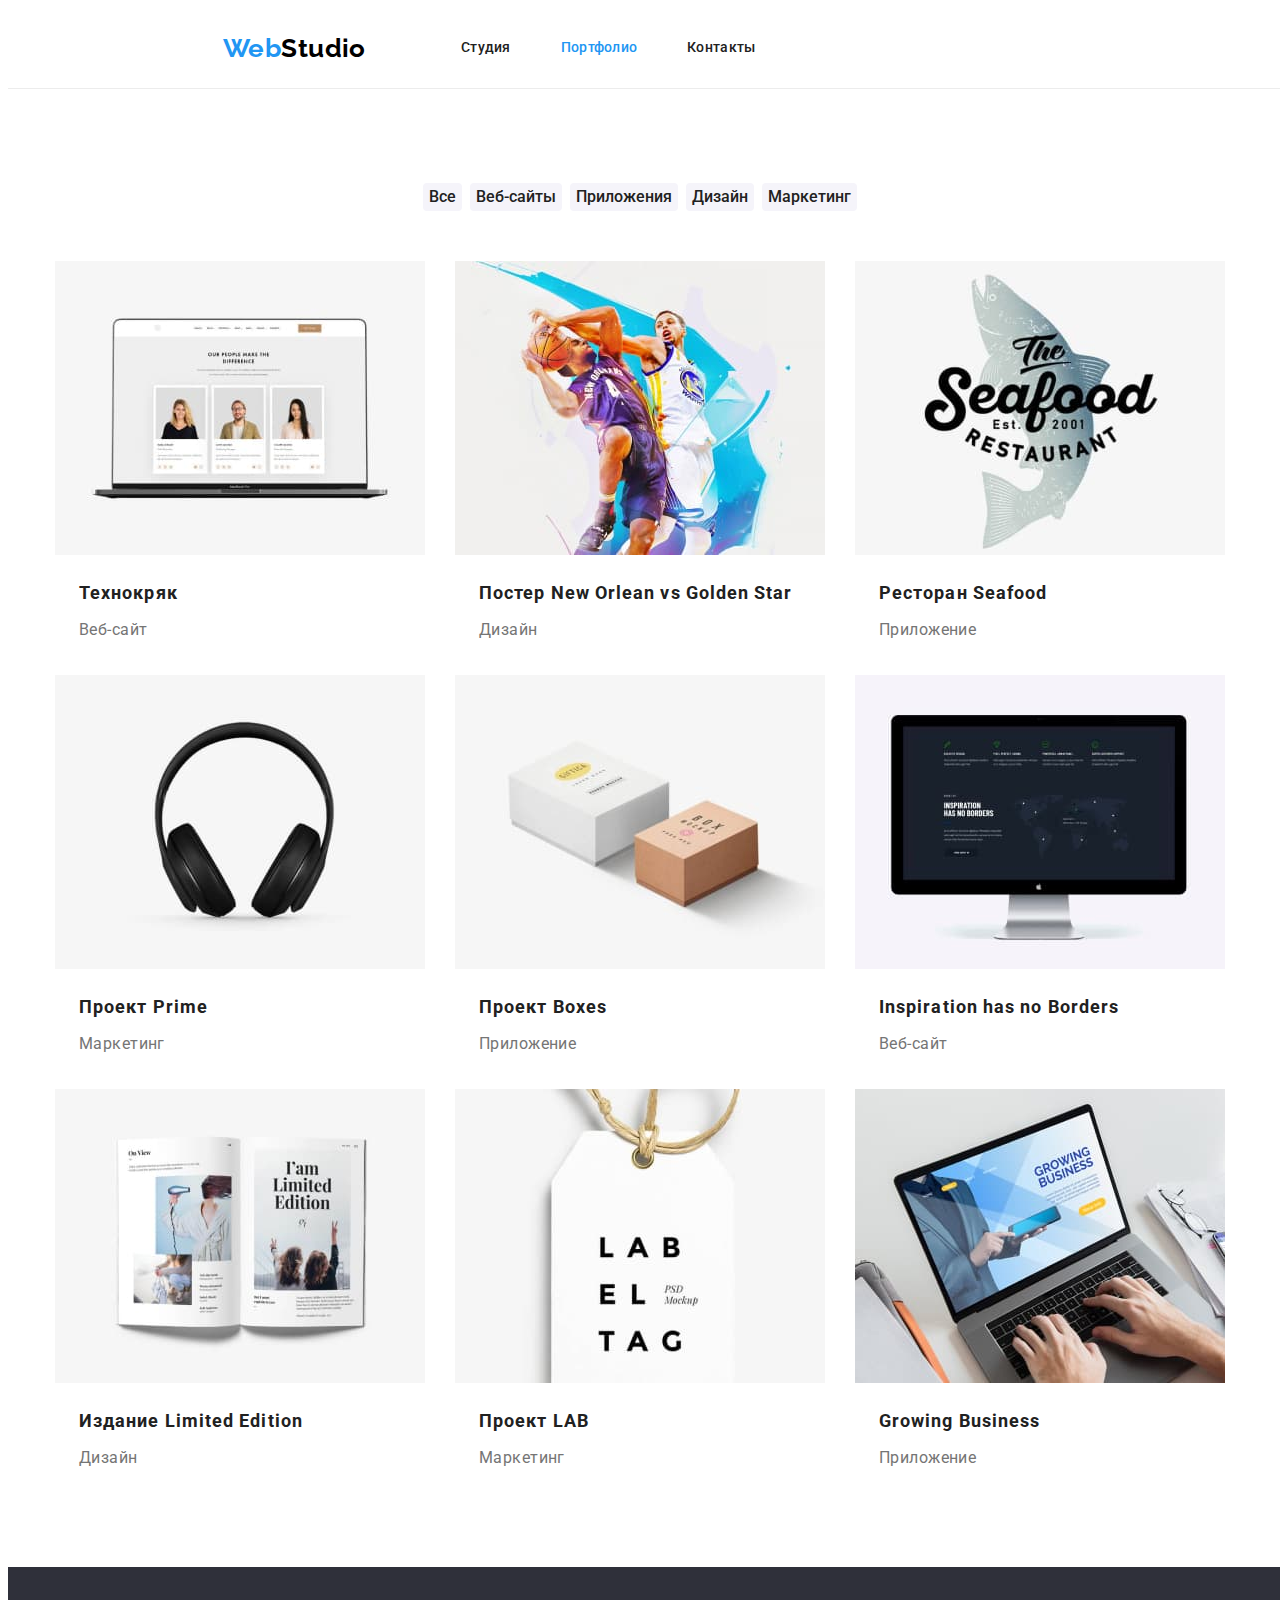
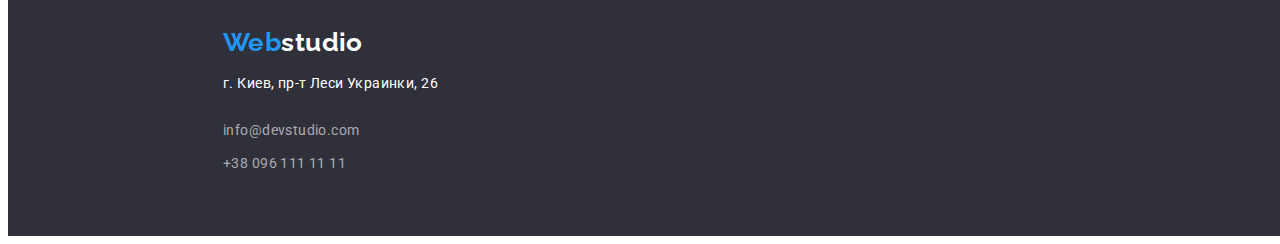
==== commit ea993744: "Закончил с портфолио" ====
--- a/portfolio.html
+++ b/portfolio.html
@@ -48,21 +48,21 @@
       <section class="galerry container">
         <h1 class="hidden">Примеры работ</h1>
         <ul class="list">
-          <li><button class="galerry-button" type="button">Все</button></li>
-          <li>
+          <li class="item"><button class="galerry-button" type="button">Все</button></li>
+          <li class="item">
             <button class="galerry-button" type="button">Веб-сайты</button>
           </li>
-          <li>
+          <li class="item">
             <button class="galerry-button" type="button">Приложения</button>
           </li>
-          <li><button class="galerry-button" type="button">Дизайн</button></li>
-          <li>
+          <li class="item"><button class="galerry-button" type="button">Дизайн</button></li>
+          <li class="item">
             <button class="galerry-button" type="button">Маркетинг</button>
           </li>
         </ul>
         <ul class="list">
-          <li>
-            <a class="link galerry-card" href=""
+          <li class="galerry-card">
+            <a class="link " href=""
               ><img
                 src="./img/site.jpg"
                 alt="Страничка веб-сайта"
@@ -73,8 +73,8 @@
               <p>Веб-сайт</p></a
             >
           </li>
-          <li>
-            <a class="link galerry-card" href=""
+          <li class="galerry-card">
+            <a class="link " href=""
               ><img
                 src="./img/design.jpg"
                 alt="Два баскетболиста"
@@ -85,8 +85,8 @@
               <p>Дизайн</p></a
             >
           </li>
-          <li>
-            <a class="link galerry-card" href=""
+          <li class="galerry-card">
+            <a class="link " href=""
               ><img
                 src="./img/app.jpg"
                 alt="Логотип ресторана"
@@ -97,8 +97,8 @@
               <p>Приложение</p></a
             >
           </li>
-          <li>
-            <a class="link galerry-card" href="">
+          <li class="galerry-card">
+            <a class="link " href="">
               <img
                 src="./img/marketing.jpg"
                 alt="Черные наушники"
@@ -109,9 +109,8 @@
               <p>Маркетинг</p></a
             >
           </li>
-
-          <li>
-            <a class="link galerry-card" href="">
+          <li class="galerry-card">
+            <a class="link " href="">
               <img
                 src="./img/app2.jpg"
                 alt="Две коробки"
@@ -122,8 +121,8 @@
               <p>Приложение</p></a
             >
           </li>
-          <li>
-            <a class="link galerry-card" href=""
+          <li class="galerry-card">
+            <a class="link " href=""
               ><img
                 src="./img/site2.jpg"
                 alt="Страница Веб-сайта"
@@ -134,8 +133,8 @@
               <p>Веб-сайт</p></a
             >
           </li>
-          <li>
-            <a class="link galerry-card" href="">
+          <li class="galerry-card">
+            <a class="link " href="">
               <img
                 src="./img/design2.jpg"
                 alt="Раскрытая книга"
@@ -143,11 +142,10 @@
                 height="294"
               />
               <h2 class="titel">Издание Limited Edition</h2>
-              <p>Дизайн</p></a
-            >
+              <p>Дизайн</p></a>
           </li>
-          <li>
-            <a class="link galerry-card" href=""
+          <li class="galerry-card"> 
+            <a class="link " href=""
               ><img
                 src="./img/marketing2.jpg"
                 alt=" Надпись Lab el tag на ярлыке"
@@ -158,8 +156,8 @@
               <p>Маркетинг</p></a
             >
           </li>
-          <li>
-            <a class="link galerry-card" href=""
+          <li class="galerry-card">
+            <a class="link" href=""
               ><img
                 src="./img/app3.jpg"
                 alt="Человек работает за ноутбуком"
--- a/css/style.css
+++ b/css/style.css
@@ -21,11 +21,6 @@
   --address-secondary-color: rgba(255, 255, 255, 0.6);
 }
 /* Общее */
-*,
-*::before,
-*::after {
-  box-sizing: border-box;
-}
 body {
   color: var(--primary-text-color);
   background-color: var(--primery-bg-color);
@@ -291,12 +286,20 @@
 }
 /* Портфолио */
 .galerry {
-  width: 1600px;
+  width: 1170px;
+  margin-bottom: 94px;
+  margin-top: 94px;
 }
 .galerry > .list {
   display: flex;
   justify-content: center;
   flex-wrap: wrap;
+}
+.galerry > .list:first-of-type {
+  margin-bottom: 50px;
+}
+.galerry .item:not(:last-child) {
+  margin-right: 8px;
 }
 /* кнопки галереии */
 .galerry-button {
@@ -306,6 +309,8 @@
   font-weight: 500;
   font-size: 16px;
   line-height: 1.63;
+  border-radius: 4px;
+  border: none;
 }
 .galerry-button:hover,
 .galerry-button:focus {
@@ -324,4 +329,29 @@
   line-height: 2;
   letter-spacing: 0.06em;
   text-align: start;
-}
+  width: 322px;
+  margin: 0;
+  margin-top: 20px;
+  margin-left: 24px;
+  margin-right: 24px;
+  margin-bottom: 4px;
+}
+.galerry-card:not(:nth-child(3n + 3)) {
+  margin-right: 30px;
+}
+.galerry-card:not(:nth-last-child(-n + 3)) {
+  margin-bottom: 30px;
+}
+.galerry-card img {
+  display: block;
+}
+.galerry-card > .link {
+  color: inherit;
+}
+.galerry-card p {
+  display: block;
+  width: 322px;
+  margin: 0;
+  margin-right: 24px;
+  margin-left: 24px;
+}
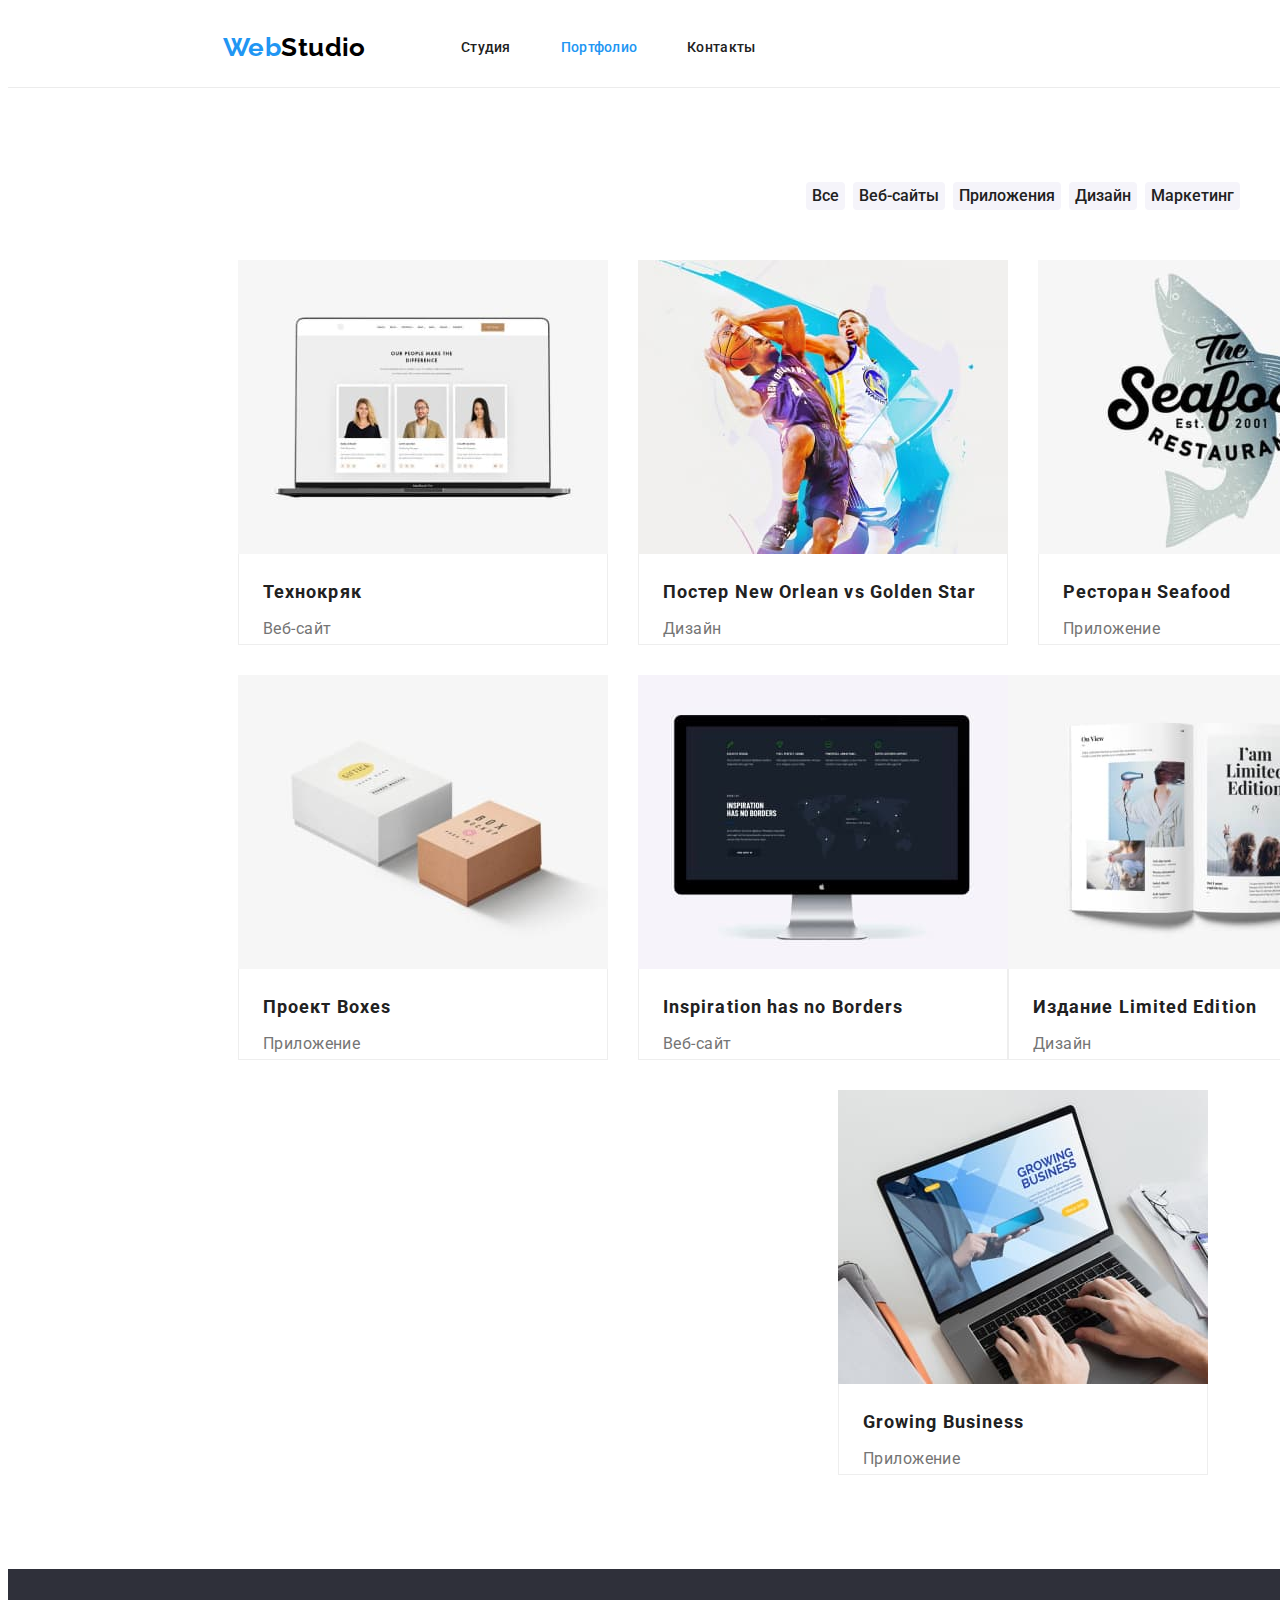
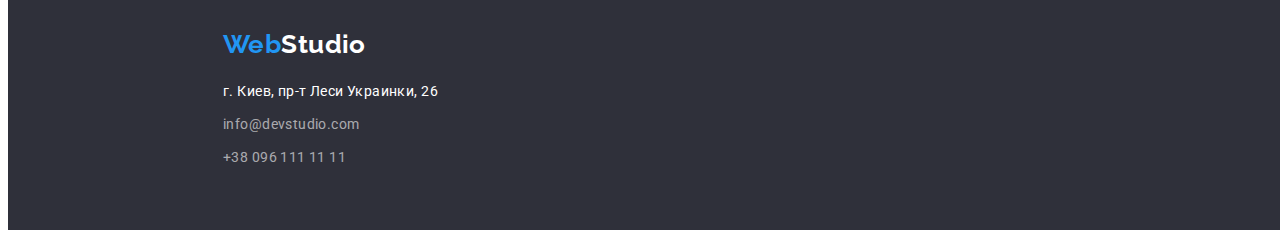
==== commit 086a0900: "Правки по дз" ====
--- a/portfolio.html
+++ b/portfolio.html
@@ -14,7 +14,8 @@
     <link rel="stylesheet" href="./css/style.css" />
   </head>
   <body>
-    <header class="header container">
+    <header class="header">
+      <div class="container">
       <!-- Основная навигация -->
       <nav class="nav">
         <a class="logo link" href="./index.html"
@@ -42,6 +43,7 @@
           <a class="link" href="tel:+380961111111">+38 096 111 11 11</a>
         </li>
       </ul>
+      </div>
     </header>
     <!-- Основной контент -->
     <main>
@@ -69,8 +71,8 @@
                 width="370"
                 height="294"
               />
-              <h2 class="titel">Технокряк</h2>
-              <p>Веб-сайт</p></a
+              <div class="info"><h2 class="titel">Технокряк</h2>
+              <p>Веб-сайт</p></div></a
             >
           </li>
           <li class="galerry-card">
@@ -81,8 +83,8 @@
                 width="370"
                 height="294"
               />
-              <h2 class="titel">Постер New Orlean vs Golden Star</h2>
-              <p>Дизайн</p></a
+              <div class="info"><h2 class="titel">Постер New Orlean vs Golden Star</h2>
+              <p>Дизайн</p></div></a
             >
           </li>
           <li class="galerry-card">
@@ -93,8 +95,8 @@
                 width="370"
                 height="294"
               />
-              <h2 class="titel">Ресторан Seafood</h2>
-              <p>Приложение</p></a
+              <div class="info"><h2 class="titel">Ресторан Seafood</h2>
+              <p>Приложение</p></div></a
             >
           </li>
           <li class="galerry-card">
@@ -105,8 +107,8 @@
                 width="370"
                 height="294"
               />
-              <h2 class="titel">Проект Prime</h2>
-              <p>Маркетинг</p></a
+              <div class="info"><h2 class="titel">Проект Prime</h2>
+              <p>Маркетинг</p></div></a
             >
           </li>
           <li class="galerry-card">
@@ -117,8 +119,8 @@
                 width="370"
                 height="294"
               />
-              <h2 class="titel">Проект Boxes</h2>
-              <p>Приложение</p></a
+              <div class="info"><h2 class="titel">Проект Boxes</h2>
+              <p>Приложение</p></div></a
             >
           </li>
           <li class="galerry-card">
@@ -129,8 +131,8 @@
                 width="370"
                 height="294"
               />
-              <h2 class="titel">Inspiration has no Borders</h2>
-              <p>Веб-сайт</p></a
+              <div class="info"><h2 class="titel">Inspiration has no Borders</h2>
+              <p>Веб-сайт</p></div></a
             >
           </li>
           <li class="galerry-card">
@@ -141,8 +143,8 @@
                 width="370"
                 height="294"
               />
-              <h2 class="titel">Издание Limited Edition</h2>
-              <p>Дизайн</p></a>
+              <div class="info"><h2 class="titel">Издание Limited Edition</h2>
+              <p>Дизайн</p></div></a>
           </li>
           <li class="galerry-card"> 
             <a class="link " href=""
@@ -152,8 +154,8 @@
                 width="370"
                 height="294"
               />
-              <h2 class="titel">Проект LAB</h2>
-              <p>Маркетинг</p></a
+              <div class="info"><h2 class="titel">Проект LAB</h2>
+              <p>Маркетинг</p></div></a
             >
           </li>
           <li class="galerry-card">
@@ -164,31 +166,28 @@
                 width="370"
                 height="294"
               />
-              <h2 class="titel">Growing Business</h2>
-              <p>Приложение</p></a
+              <div class="info"><h2 class="titel">Growing Business</h2>
+              <p>Приложение</p></div></a
             >
           </li>
         </ul>
       </section>
     </main>
     <!-- Футер сайта -->
-    <footer class="footer container">
-      <a class="logo link" href="./index.html"
-        ><span class="logo-text">Web</span>studio</a
-      >
-      <address id="address" class="address">
-        <p>г. Киев, пр-т Леси Украинки, 26</p>
-        <ul class="list">
-          <li>
-            <a class="link" href="mailto:info@devstudio.com"
-              >info@devstudio.com</a
-            >
-          </li>
-          <li>
-            <a class="link" href="tel:+380961111111">+38 096 111 11 11</a>
-          </li>
-        </ul>
-      </address>
+    <footer class="footer">
+      <div class="container"><a class="logo link" href="./index.html"><span class="logo-text">Web</span>Studio</a>
+        <address id="address" class="address">
+          <p class="text">г. Киев, пр-т Леси Украинки, 26</p>
+          <ul class="list">
+            <li>
+              <a class="link" href="mailto:info@devstudio.com">info@devstudio.com</a>
+            </li>
+            <li>
+              <a class="link" href="tel:+380961111111">+38 096 111 11 11</a>
+            </li>
+          </ul>
+        </address>
+      </div>
     </footer>
   </body>
 </html>
--- a/css/style.css
+++ b/css/style.css
@@ -54,16 +54,22 @@
 .container {
   margin-right: auto;
   margin-left: auto;
-}
-/* Шапка сайта */
-.header {
-  display: flex;
-  justify-content: space-between;
-  border-bottom: 1px solid #ececec;
-  height: 80px;
   width: 1600px;
   padding-left: 215px;
   padding-right: 215px;
+}
+.container:nth-child(2),
+.container:nth-child(3),
+.container:nth-child(4) {
+  padding-bottom: 94px;
+}
+/* Шапка сайта */
+.header > .container {
+  display: flex;
+  justify-content: space-between;
+  border-bottom: 1px solid #ececec;
+  padding-top: 24px;
+  padding-bottom: 24px;
 }
 .nav {
   display: flex;
@@ -85,7 +91,7 @@
   height: 31px;
   margin-right: 93px;
 }
-.footer > .logo {
+.footer .logo {
   color: var(--logo-down-color);
 }
 .logo-text {
@@ -132,8 +138,8 @@
 /* Блок герой */
 .hero {
   background-color: var(--footer-hero-bg-color);
-  height: 600px;
-  width: 1600px;
+  padding-top: 200px;
+  padding-bottom: 200px;
   display: flex;
   flex-direction: column;
   align-items: center;
@@ -159,6 +165,8 @@
   line-height: 1.88;
   height: 50px;
   width: 200px;
+  border: none;
+  border-radius: 4px;
 }
 .button:hover,
 .button:focus {
@@ -167,10 +175,7 @@
 }
 /* Блок Наши приимущества */
 .advantages {
-  width: 1600px;
-  margin-top: 94px;
-  padding-left: 215px;
-  padding-right: 215px;
+  padding-top: 94px;
 }
 .advantages > .list {
   display: flex;
@@ -192,12 +197,8 @@
 .advantages .item:not(:last-child) {
   margin-right: 30px;
 }
+
 /* Блок Work  */
-.work {
-  width: 1600px;
-  margin-top: 94px;
-  padding-bottom: 94px;
-}
 .work > .titel {
   margin: 0;
 }
@@ -206,21 +207,16 @@
   justify-content: center;
   margin-top: 50px;
 }
-
 .work > .list > .item:not(:last-child) {
   margin-right: 30px;
 }
 .work > .list > .item > img {
   display: block;
 }
+
 /* Блок Каманда */
 .team {
-  width: 1600px;
   background-color: var(--secondary-bg-color);
-  padding-top: 94px;
-  padding-bottom: 94px;
-  padding-left: 215px;
-  padding-right: 215px;
 }
 .team > .titel {
   margin: 0;
@@ -233,8 +229,6 @@
   margin-right: 30px;
 }
 .card {
-  width: 270px;
-  /* height: 368px; */
   background-color: var(--primary-bg-color);
 }
 .card > .titel {
@@ -256,10 +250,8 @@
   display: block;
 }
 /* Футер */
-.footer {
+.footer > .container {
   background-color: var(--footer-hero-bg-color);
-  width: 1600px;
-  padding-left: 215px;
   padding-top: 60px;
   padding-bottom: 60px;
   display: flex;
@@ -286,9 +278,8 @@
 }
 /* Портфолио */
 .galerry {
-  width: 1170px;
-  margin-bottom: 94px;
-  margin-top: 94px;
+  padding-bottom: 94px;
+  padding-top: 94px;
 }
 .galerry > .list {
   display: flex;
@@ -329,12 +320,9 @@
   line-height: 2;
   letter-spacing: 0.06em;
   text-align: start;
-  width: 322px;
-  margin: 0;
-  margin-top: 20px;
-  margin-left: 24px;
-  margin-right: 24px;
-  margin-bottom: 4px;
+  margin: 0;
+  padding-top: 20px;
+  padding-bottom: 4px;
 }
 .galerry-card:not(:nth-child(3n + 3)) {
   margin-right: 30px;
@@ -350,8 +338,12 @@
 }
 .galerry-card p {
   display: block;
-  width: 322px;
-  margin: 0;
-  margin-right: 24px;
-  margin-left: 24px;
-}
+  margin: 0;
+}
+.info {
+  padding-left: 24px;
+  padding-right: 24px;
+  border-right: 1px solid #eeeeee;
+  border-left: 1px solid #eeeeee;
+  border-bottom: 1px solid #eeeeee;
+}
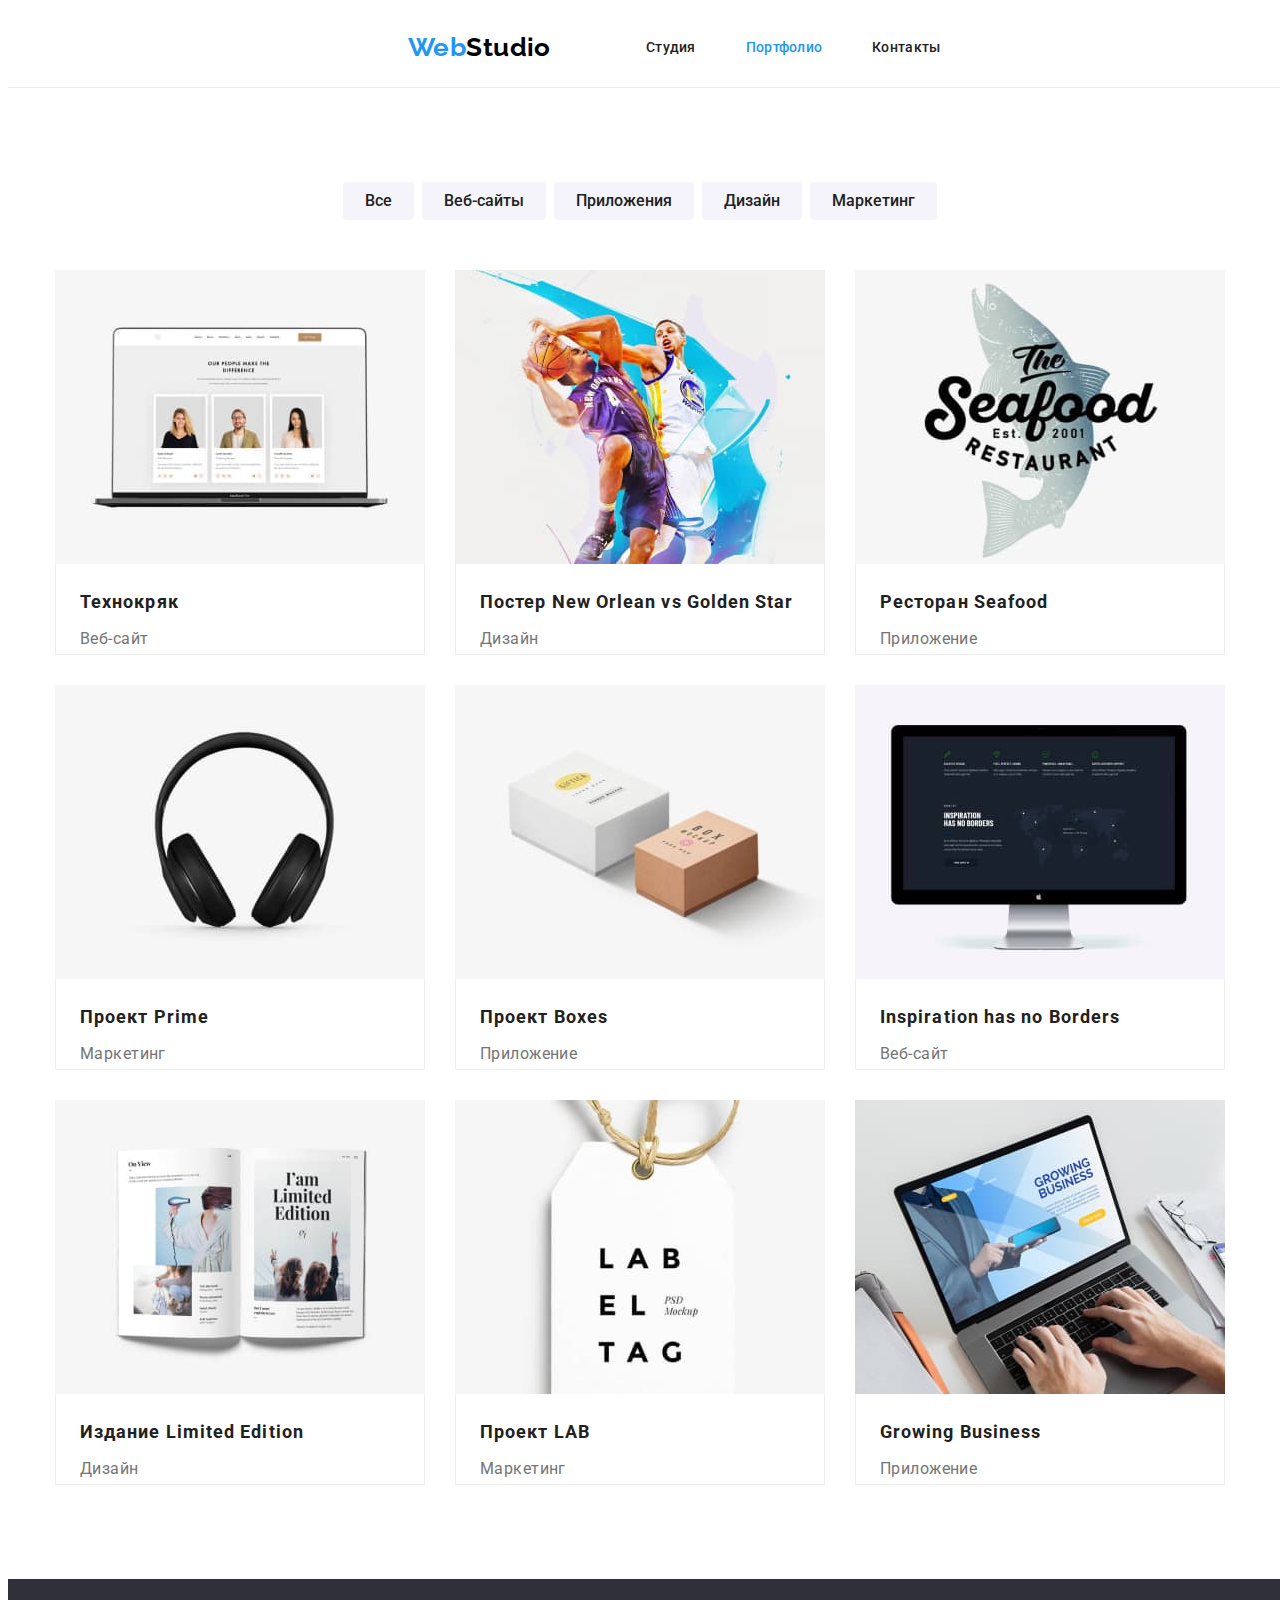
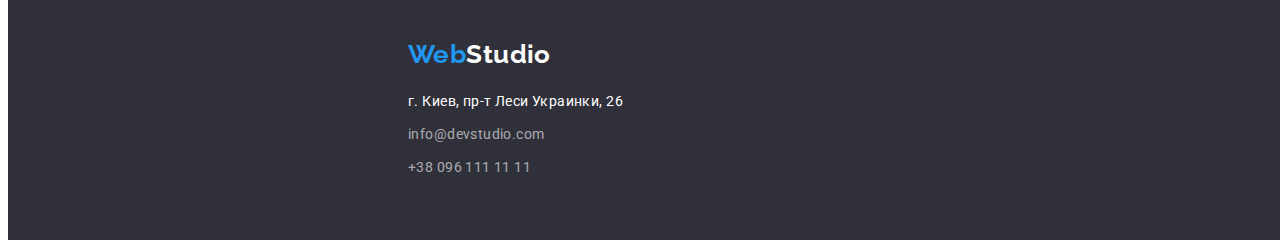
==== commit 697e530c: "добавил контейнеры" ====
--- a/portfolio.html
+++ b/portfolio.html
@@ -47,7 +47,8 @@
     </header>
     <!-- Основной контент -->
     <main>
-      <section class="galerry container">
+      <section class="galerry">
+        <div class="container">
         <h1 class="hidden">Примеры работ</h1>
         <ul class="list">
           <li class="item"><button class="galerry-button" type="button">Все</button></li>
@@ -171,6 +172,7 @@
             >
           </li>
         </ul>
+        </div>
       </section>
     </main>
     <!-- Футер сайта -->
--- a/css/style.css
+++ b/css/style.css
@@ -54,9 +54,9 @@
 .container {
   margin-right: auto;
   margin-left: auto;
-  width: 1600px;
-  padding-left: 215px;
-  padding-right: 215px;
+  width: 1200px;
+  padding-left: 15px;
+  padding-right: 15px;
 }
 .container:nth-child(2),
 .container:nth-child(3),
@@ -64,10 +64,17 @@
   padding-bottom: 94px;
 }
 /* Шапка сайта */
+.header {
+  border-bottom: 1px solid #ececec;
+  margin-right: auto;
+  margin-left: auto;
+  width: 1600px;
+  padding: 0px 200px;
+}
 .header > .container {
   display: flex;
   justify-content: space-between;
-  border-bottom: 1px solid #ececec;
+
   padding-top: 24px;
   padding-bottom: 24px;
 }
@@ -137,9 +144,13 @@
 }
 /* Блок герой */
 .hero {
+  width: 1600px;
   background-color: var(--footer-hero-bg-color);
-  padding-top: 200px;
-  padding-bottom: 200px;
+  padding: 200px;
+  margin-right: auto;
+  margin-left: auto;
+}
+.hero > .container {
   display: flex;
   flex-direction: column;
   align-items: center;
@@ -163,8 +174,7 @@
   font-weight: 700;
   font-size: 16px;
   line-height: 1.88;
-  height: 50px;
-  width: 200px;
+  padding: 10px 32px;
   border: none;
   border-radius: 4px;
 }
@@ -217,6 +227,7 @@
 /* Блок Каманда */
 .team {
   background-color: var(--secondary-bg-color);
+  padding-top: 94px;
 }
 .team > .titel {
   margin: 0;
@@ -250,10 +261,14 @@
   display: block;
 }
 /* Футер */
+.footer {
+  background-color: var(--footer-hero-bg-color);
+  width: 1600px;
+  padding: 60px 200px;
+  margin-right: auto;
+  margin-left: auto;
+}
 .footer > .container {
-  background-color: var(--footer-hero-bg-color);
-  padding-top: 60px;
-  padding-bottom: 60px;
   display: flex;
   justify-content: center;
   flex-direction: column;
@@ -277,16 +292,15 @@
   color: var(--accent-color);
 }
 /* Портфолио */
-.galerry {
-  padding-bottom: 94px;
-  padding-top: 94px;
-}
-.galerry > .list {
+.galerry > .container {
+  padding: 94px 15px;
+}
+.galerry > .container > .list {
   display: flex;
   justify-content: center;
   flex-wrap: wrap;
 }
-.galerry > .list:first-of-type {
+.galerry .list:first-of-type {
   margin-bottom: 50px;
 }
 .galerry .item:not(:last-child) {
@@ -300,6 +314,7 @@
   font-weight: 500;
   font-size: 16px;
   line-height: 1.63;
+  padding: 6px 22px;
   border-radius: 4px;
   border: none;
 }
